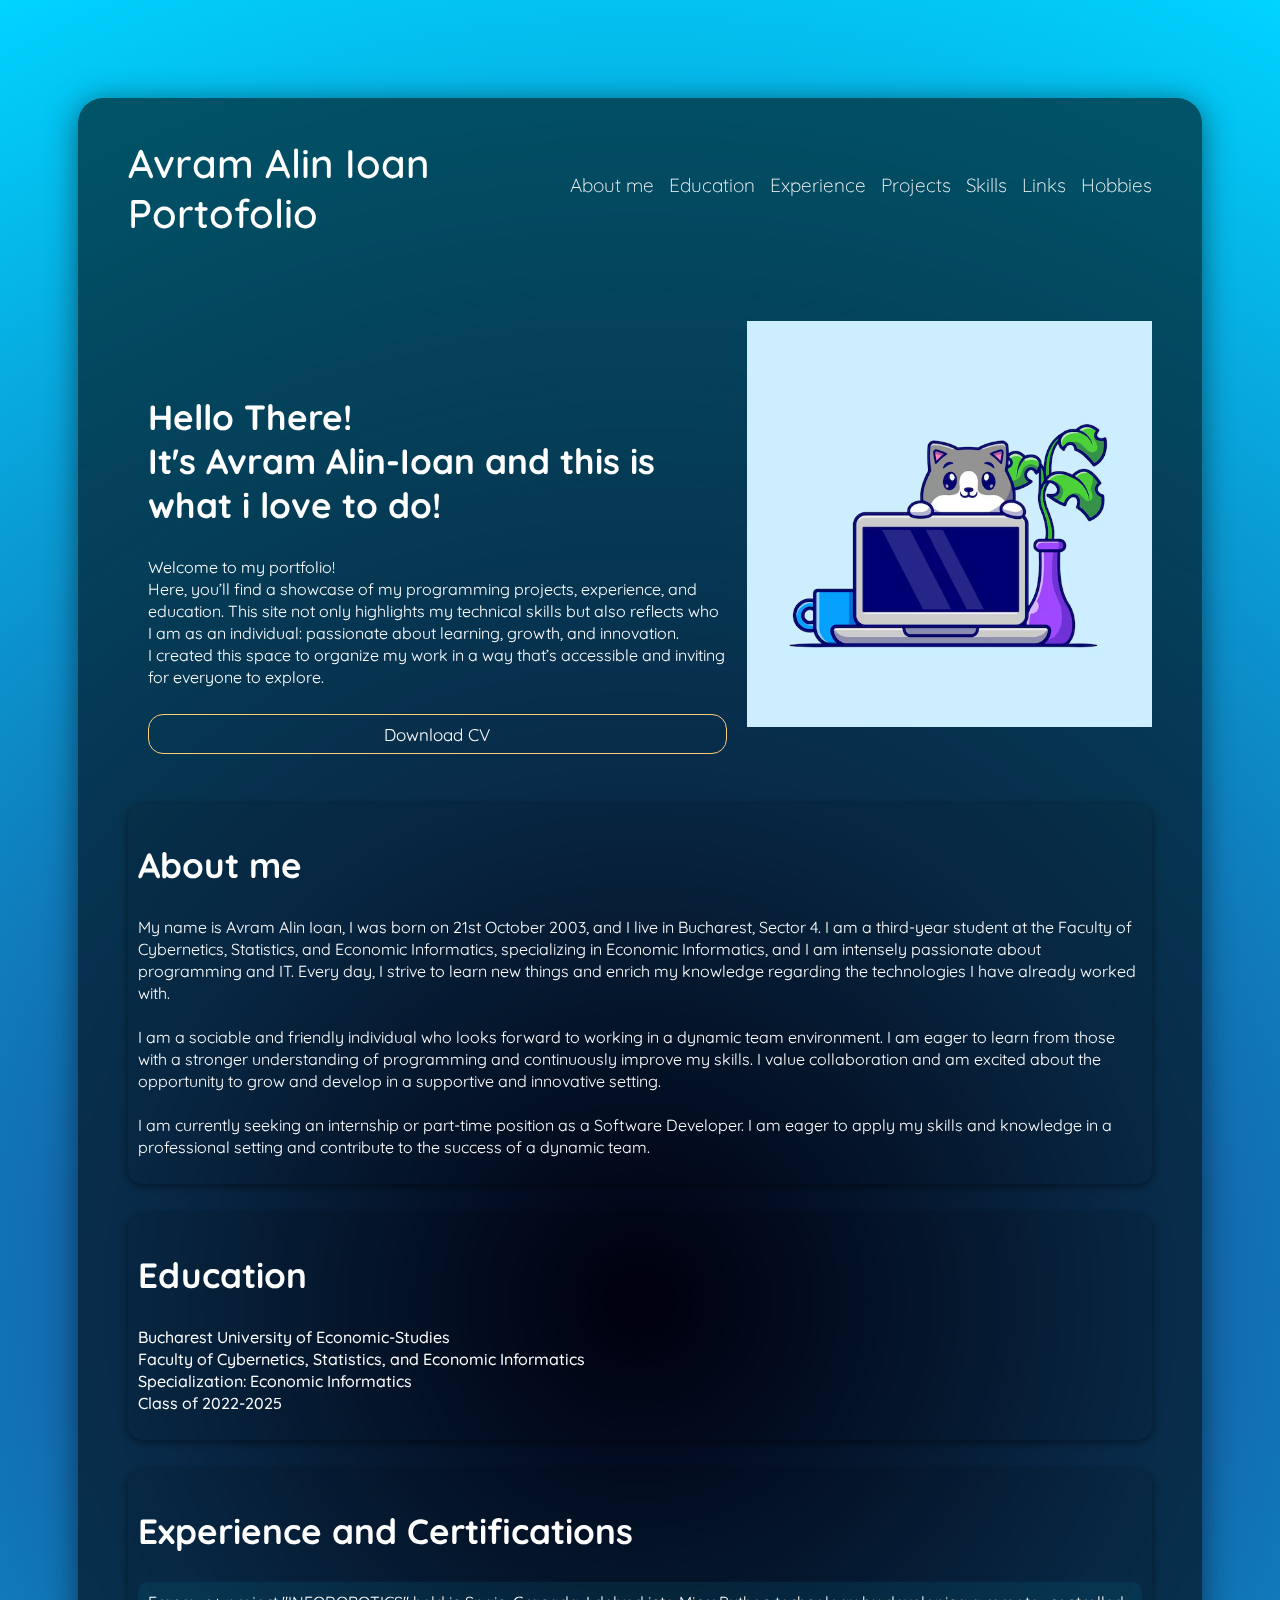
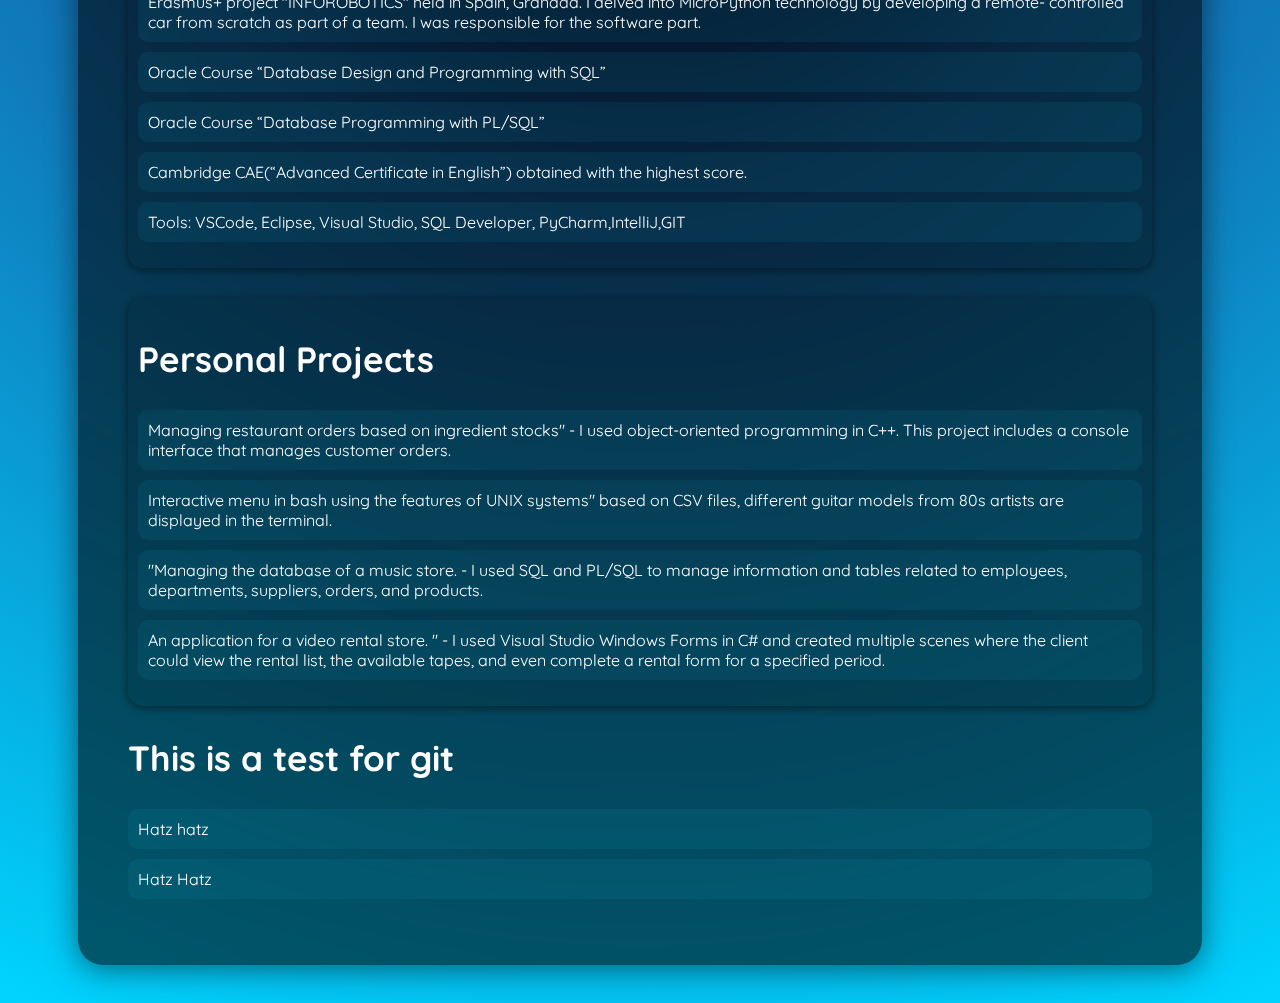
==== index.html @ faefc37c "Added index name to the html file for using the github.io hosting" ====
<!DOCTYPE html>
<html lang="en">
<head>
    <meta charset="UTF-8">
    <meta name="viewport" content="width=device-width, initial-scale=1.0">
    <link rel="stylesheet" href="stylePortofolio.css">
    <link rel="icon" type="image/png" href="icon.png" >
    <script src="scriptPortofolio.js"> </script>
    <title>AvramPortofolio</title>
</head>
<body>
    <div class="container">
        <div class="glass-container">
            <nav class="navbar">
                <div class="logo">
                    <a href="#"> Avram Alin Ioan <br>Portofolio </a>
                </div>
                <ul class="nav-links">
                    <li class="nav-link" id="aboutmeNav"> <a href="#">About me</a></li>
                    <li class="nav-link" id="educationNav"> <a href="#">Education</a></li>
                    <li class="nav-link"> <a href="#">Experience</a></li>
                    <li class="nav-link"> <a href="#">Projects</a></li>
                    <li class="nav-link"> <a href="#">Skills</a></li>
                    <li class="nav-link"> <a href="#">Links</a></li>
                    <li class="nav-link"> <a href="#">Hobbies</a></li>
                </ul>
            </nav>
            <div class="content">
                <div class="introduction">
                    <h2>Hello There! <br> It's Avram Alin-Ioan and this is what i love to do!</h2>
                    <p>Welcome to my portfolio! 
                        <br>Here, you’ll find a showcase of my programming projects, experience, and education. This site not only highlights my technical skills but also reflects who I am as an individual: passionate about learning, growth, and innovation. 
                        <br>I created this space to organize my work in a way that’s accessible and inviting for everyone to explore.
                    </p>
                    <button id="startButton">Download CV</button>
                </div>
                <div class="image-wrapper">
                    <img src="catImgForPortofolio.png" alt="No data">
                </div>
            </div>
            <div class="secondContent">
                <div class="AboutMe" id="aboutMe">
                    <h2>About me</h2>
                    <p>My name is Avram Alin Ioan, I was born on 21st October 2003, and I live in Bucharest, Sector 4. I am a third-year student at the Faculty of Cybernetics, Statistics, and Economic Informatics, specializing in Economic Informatics, and I am intensely passionate about programming and IT. Every day, I strive to learn new things and enrich my knowledge regarding the technologies I have already worked with.
                        <br>
                        <br>I am a sociable and friendly individual who looks forward to working in a dynamic team environment. I am eager to learn from those with a stronger understanding of programming and continuously improve my skills. I value collaboration and am excited about the opportunity to grow and develop in a supportive and innovative setting.
                        <br>
                        <br>I am currently seeking an internship or part-time position as a
                        Software Developer. I am eager to apply my skills and knowledge in a
                        professional setting and contribute to the success of a dynamic
                        team.
                    </p>
                </div>
                <div class="education" id="education">
                    <h2>Education</h2>
                   <p> <a href="https://www.ase.ro">Bucharest University of Economic-Studies</a><br>
                    <a href="https:/csie.ase.ro">Faculty of Cybernetics, Statistics,
                    and Economic Informatics </a> <br>
                    Specialization: Economic
                    Informatics <br>
                    Class of 2022-2025  </p>
                </div>

                <div class="experience-certifications">
                    <h2>Experience and Certifications</h2>
                    <ul>
                        <li>Erasmus+ project "INFOROBOTICS" held in Spain, Granada. I
                            delved into MicroPython technology by developing a remote-
                            controlled car from scratch as part of a team. I was responsible
                            for the software part.</li>
                        <li>Oracle Course “Database Design and Programming with SQL”</li>
                        <li>Oracle Course “Database Programming with PL/SQL”</li>
                        <li>Cambridge CAE(“Advanced Certificate in English”) obtained with
                            the highest score.</li>
                            <li>Tools: VSCode, Eclipse, Visual Studio, SQL Developer,
                                PyCharm,IntelliJ,GIT</li>
                    </ul>
                </div>
                <div class="personal-projects">
                    <h2>Personal Projects</h2>
                    <ul>
                        <li>Managing restaurant orders based on ingredient stocks"
                            - I used
                            object-oriented programming in C++. This project includes a
                            console interface that manages customer orders.</li>
                        <li>
                            Interactive menu in bash using the features of UNIX systems"
                            based on CSV files, different guitar models from 80s artists are
                            displayed in the terminal.
                        </li>
                        <li>
                            "Managing the database of a music store.
                        - I used SQL and
                        PL/SQL to manage information and tables related to employees,
                        departments, suppliers, orders, and products.
                        </li>
                        <li>An application for a video rental store.
                            "
                            - I used Visual Studio
                            Windows Forms in C# and created multiple scenes where the
                            client could view the rental list, the available tapes, and even
                            complete a rental form for a specified period.</li>
                    </ul>
                </div>
                <div class="testForGit">
                    <h2>This is a test for git</h2>
                    <ul>
                        <li>Hatz hatz</li>
                        <li>Hatz Hatz</li>
                    </ul>
                </div>
            </div>
            
        </div>
    </div>
</body>
</html>
---- stylePortofolio.css ----
@import url('https://fonts.googleapis.com/css2?family=Quicksand:wght@300..700&display=swap');

*{
    font-family: 'Quicksand' , sans-serif;
}

a{
    text-decoration: none;
    color:#fff;
}

body{
    color: #fff;
    background-color: rgba(0,212,255,1);
    background-image:radial-gradient(circle, rgba(2,0,36,1) 0%, rgba(20,98,168,1) 35%, rgba(0,212,255,1) 100%);
}

.container{
    display: flex;
    justify-content: center;
}

.glass-container{
    display: block;

    max-width: 80vw;
    margin-top: 10vh;
    margin-bottom: 30px;
    background: rgba(0,0,0,0.57);
    padding: 50px;
    border-radius: 25px;
    box-shadow: 0 4px 30px rgba(0,0,0,0.5);
    backdrop-filter: blur(11.6px);
}

.logo{
    display: inline-block;
    font-size: 40px;
    font-weight: 570;
    margin-top: -10px;
}

.image-wrapper{
    flex: 0.7;
    display: flex;
    max-width: 100%;
    justify-content: center;
    margin: 0 auto;
    position: relative;
    margin-top: 4vh;
}
.image-wrapper img{
    max-width: 100%;
    height: auto;
}

ul.nav-links{
    margin: 0;
    margin-top: 25px;
    margin-bottom: 5px;
    float: right;
    display: flex;
    list-style: none;
}
li.nav-link{
    display: inline-block;
    margin-left: 15px;
    font-size: 19px;
    font-weight: 300;
}

.content{
    display: flex;
    justify-content: space-between;
    align-items: center;
    width: 100%;
}

.secondContent{
    display: flex;
    width: 100%;
    flex-direction: column;
}

.secondContent h2{
    font-size: 35px;
}
.secondContent p{
    font-size: 16px;
    line-height: 22px;
    margin-top: 8px;
}

.introduction{
    margin-top: 12vh;
    flex : 1;
    padding: 20px;

}

.introduction h2{
    font-size: 35px;
}
.introduction p{
    font-size: 16px;
    line-height: 22px;
}

button{
    margin-top: 10px;
    width: 100%;
    height: 40px;
    font-size: 17px;
    color: #fff;
    background-color: transparent;
    border: 0.5px solid #fc7;
    border-radius: 15px;
    cursor: pointer;
    transition: all 0.3s ease;
}
button:hover{
    border-color: hsl(244, 66%, 60%);
    background-color: rgb(10, 164, 195);
}

a:hover{
    color:rgb(10, 164, 195);
}

.attrebute{
    position: absolute;
    bottom: 20px;
    right: 0;
    font-size: 12px;
}

.AboutMe{
    margin-top: 30px; /* Add some space above the section */
    padding: 10px; /* Add padding to the section */
    background: rgba(0, 0, 0, 0.10); /* Match the background with your glass effect */
    border-radius: 15px; /* Add rounded corners */
    box-shadow: 0 2px 10px rgba(0, 0, 0, 0.5); /* Add some shadow for depth */
}

.education{
    margin-top: 30px; /* Add some space above the section */
    padding: 10px; /* Add padding to the section */
    background: rgba(0, 0, 0, 0.10); /* Match the background with your glass effect */
    border-radius: 15px; /* Add rounded corners */
    box-shadow: 0 2px 10px rgba(0, 0, 0, 0.5); /* Add some shadow for depth */
}
.education p{
    font-weight: 500;
}
.experience-certifications {
    margin-top: 30px; /* Add some space above the section */
    padding: 10px; /* Add padding to the section */
    background: rgba(0, 0, 0, 0.10); /* Match the background with your glass effect */
    border-radius: 15px; /* Add rounded corners */
    box-shadow: 0 2px 10px rgba(0, 0, 0, 0.5); /* Add some shadow for depth */
}

.personal-projects{
    margin-top: 30px; /* Add some space above the section */
    padding: 10px; /* Add padding to the section */
    background: rgba(0, 0, 0, 0.10); /* Match the background with your glass effect */
    border-radius: 15px; /* Add rounded corners */
    box-shadow: 0 2px 10px rgba(0, 0, 0, 0.5); /* Add some shadow for depth */
}

.secondContent ul {
    list-style-type: none; /* Remove default bullet points */
    padding: 0; /* Remove default padding */
}

.secondContent li {
    background: rgba(10, 164, 195, 0.1); /* Light background color for each item */
    border-radius: 10px; /* Rounded corners for list items */
    margin: 10px 0; /* Space between list items */
    padding: 10px; /* Padding inside each list item */
    font-size: 16px; /* Adjust font size */
    transition: background 0.3s ease; /* Transition for hover effect */
}

.secondContent li:hover {
    background: rgba(10, 164, 195, 0.3); /* Darken background on hover */
    transform: translateY(-2px); /* Slight lift effect on hover */
}


@media screen and (max-width: 1075px){
    .content{
        flex-direction: column;
    }
}

@media screen and (max-width: 720px){
    .logo{
        font-size: 30px;
    }
    ul.nav-link{       
        text-align: center;
    }
    li.nav-link{
        font-size: 16px;
    }
    
    .introduction h2{
        font-size: 30px;
    }
    .introduction p{
        font-size: 15px;
    }
    button{
        font-size: 13px;
    }
    .image-wrapper img{
        max-width: 450px;
    }
}
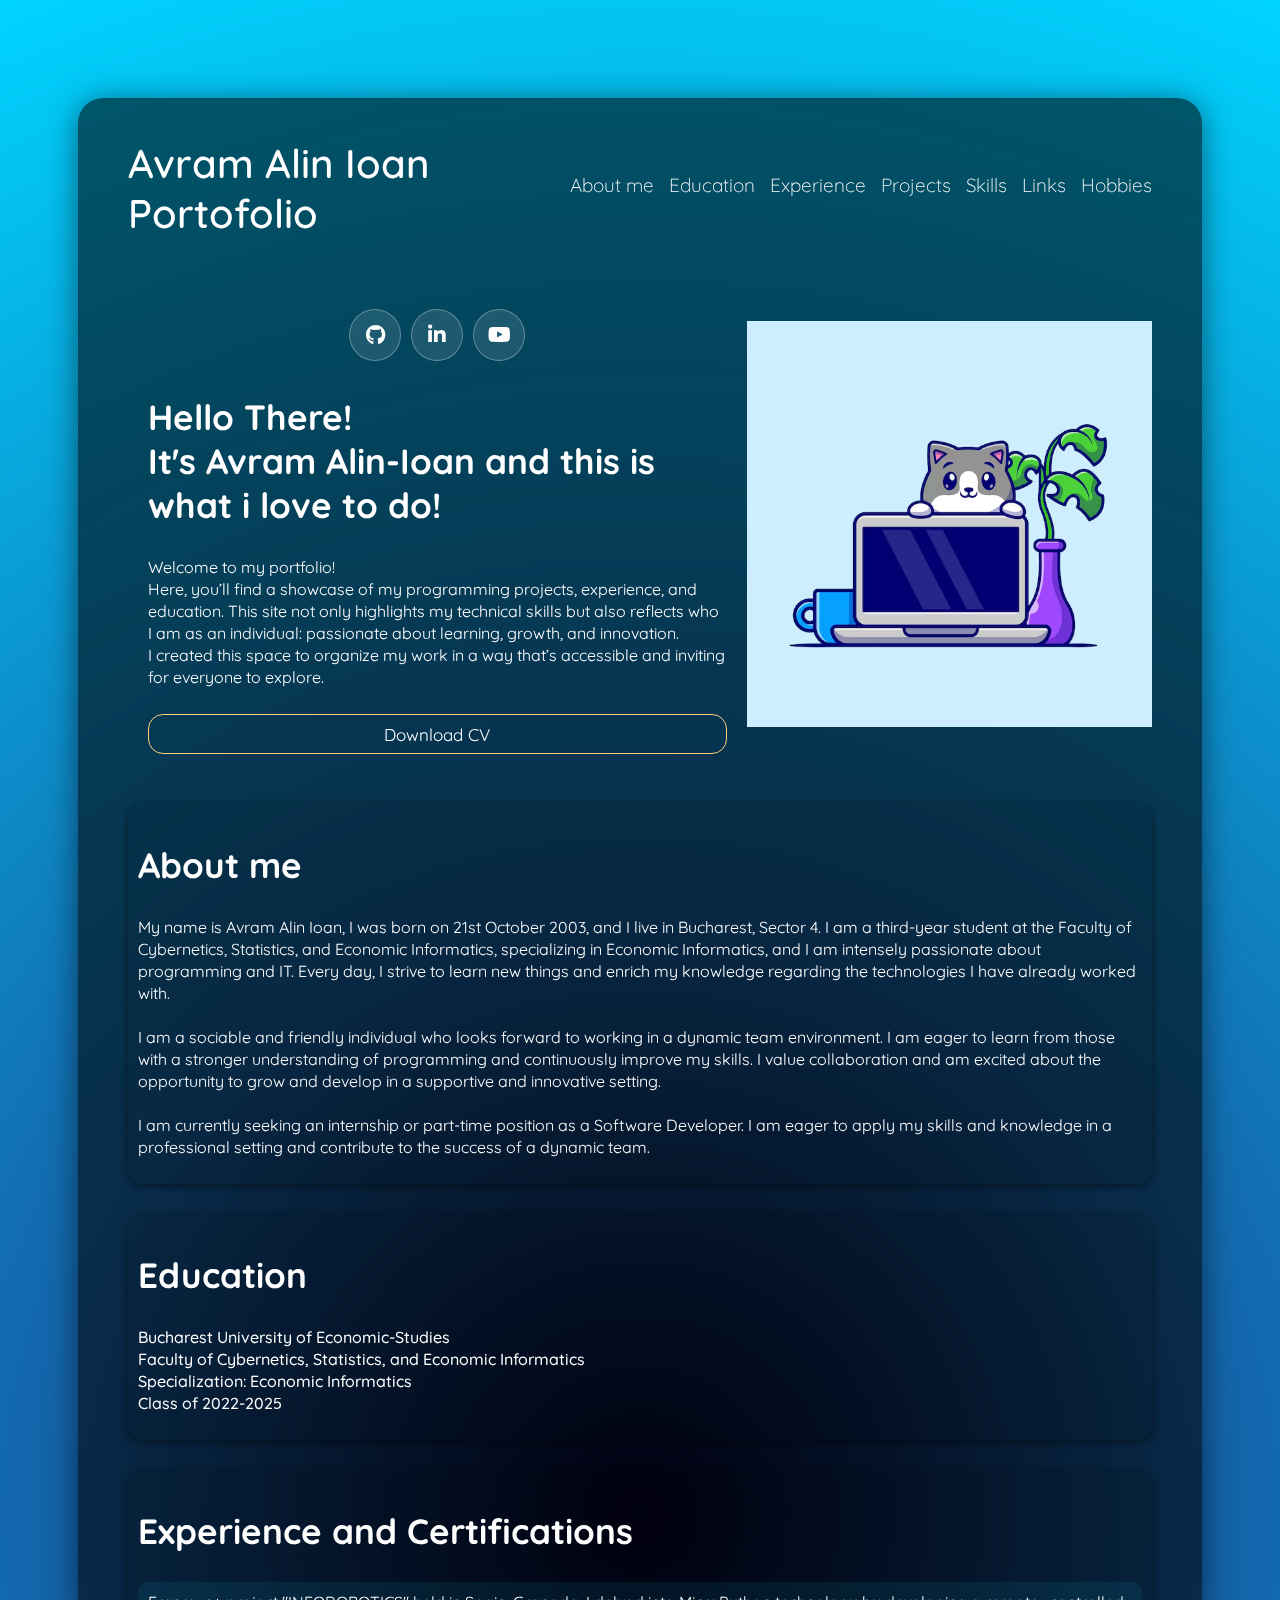
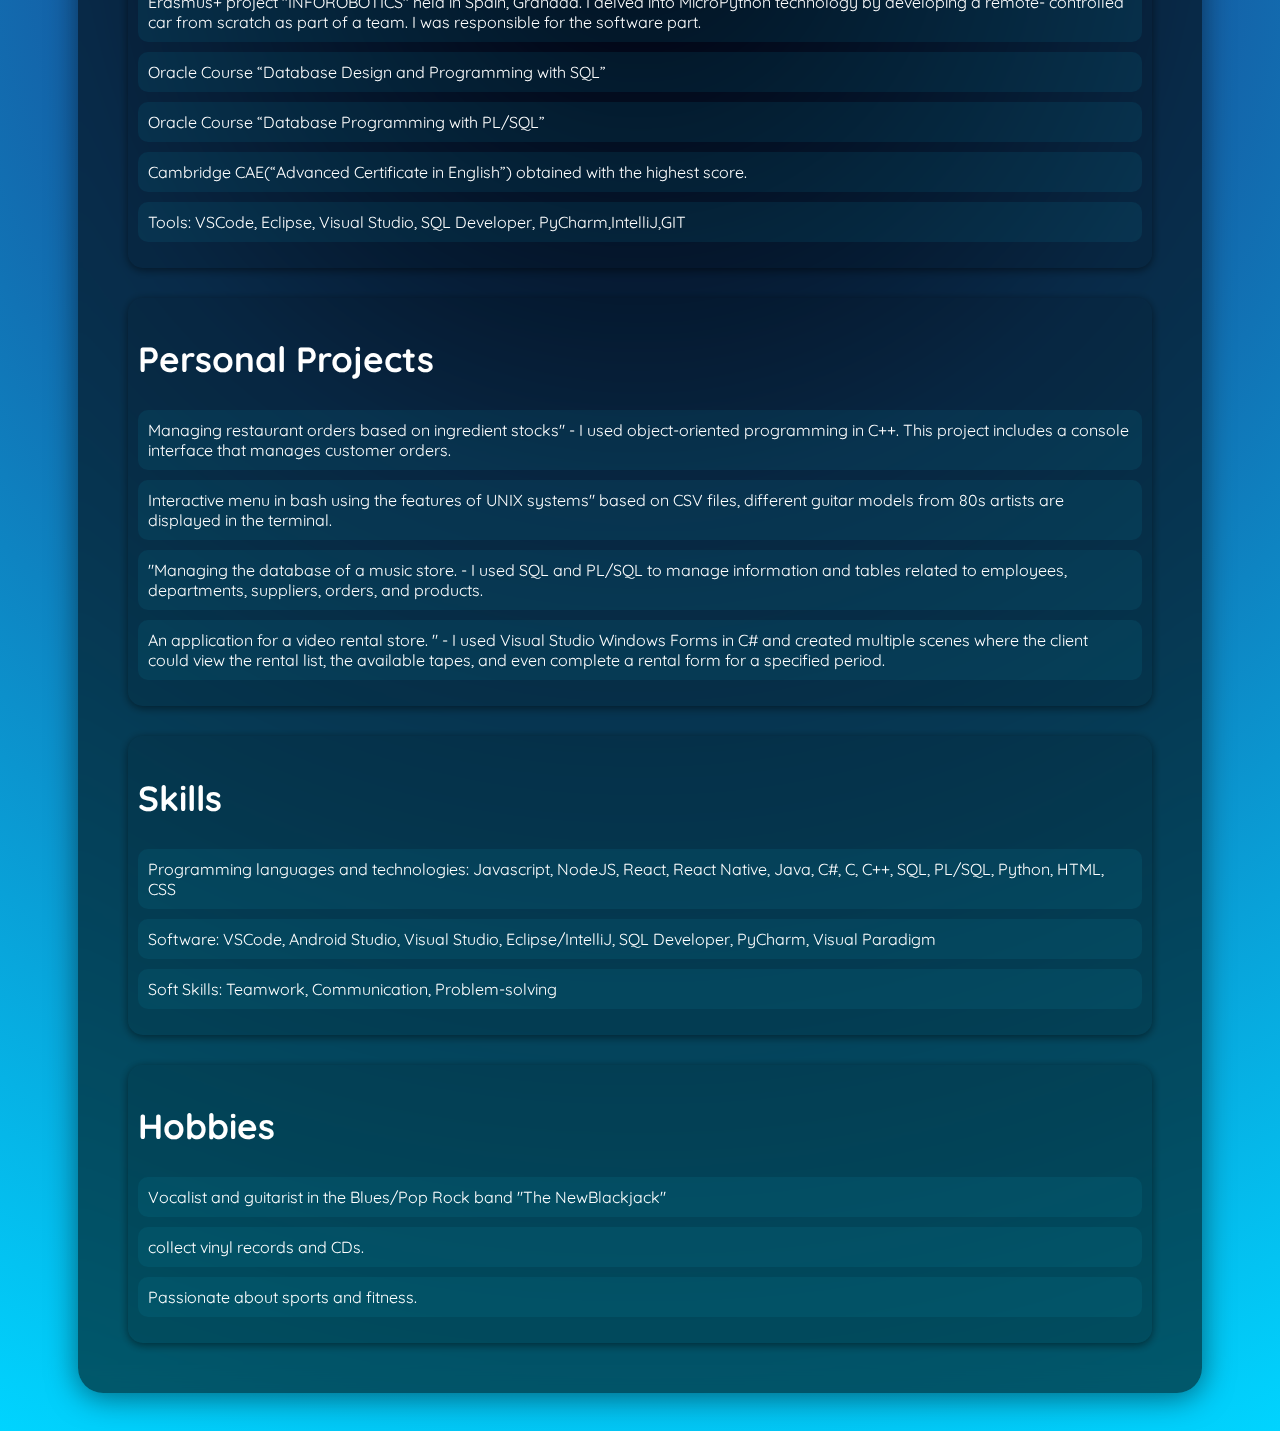
==== commit aab06372: "Added skills, hobbies and social-icons with links for the website and also improved responsiveness f" ====
--- a/index.html
+++ b/index.html
@@ -3,9 +3,9 @@
 <head>
     <meta charset="UTF-8">
     <meta name="viewport" content="width=device-width, initial-scale=1.0">
+    <link rel="stylesheet" href="https://cdnjs.cloudflare.com/ajax/libs/font-awesome/6.6.0/css/all.min.css">
     <link rel="stylesheet" href="stylePortofolio.css">
     <link rel="icon" type="image/png" href="icon.png" >
-    <script src="scriptPortofolio.js"> </script>
     <title>AvramPortofolio</title>
 </head>
 <body>
@@ -25,14 +25,20 @@
                     <li class="nav-link"> <a href="#">Hobbies</a></li>
                 </ul>
             </nav>
+           
             <div class="content">
                 <div class="introduction">
+                    <div class="social-icons">
+                        <a href="https://github.com/AvramAlin" class="icon"><i class="fa-brands fa-github"></i></a>
+                        <a href="https://www.linkedin.com/in/alin-ioan-avram-35817b296/" class="icon"><i class="fa-brands fa-linkedin-in"></i></a>
+                        <a href="https://www.youtube.com/@thenewblackjack1697" class="icon"><i class="fa-brands fa-youtube"></i></a>
+                    </div>
                     <h2>Hello There! <br> It's Avram Alin-Ioan and this is what i love to do!</h2>
                     <p>Welcome to my portfolio! 
                         <br>Here, you’ll find a showcase of my programming projects, experience, and education. This site not only highlights my technical skills but also reflects who I am as an individual: passionate about learning, growth, and innovation. 
                         <br>I created this space to organize my work in a way that’s accessible and inviting for everyone to explore.
                     </p>
-                    <button id="startButton">Download CV</button>
+                    <button type="button" id="downloadCV">Download CV</button>
                 </div>
                 <div class="image-wrapper">
                     <img src="catImgForPortofolio.png" alt="No data">
@@ -102,11 +108,20 @@
                             complete a rental form for a specified period.</li>
                     </ul>
                 </div>
-                <div class="testForGit">
-                    <h2>This is a test for git</h2>
+                <div class="skills">
+                    <h2>Skills</h2>
                     <ul>
-                        <li>Hatz hatz</li>
-                        <li>Hatz Hatz</li>
+                        <li>Programming languages and technologies: Javascript, NodeJS, React, React Native, Java, C#, C, C++, SQL, PL/SQL, Python, HTML, CSS</li>
+                        <li>Software: VSCode, Android Studio, Visual Studio, Eclipse/IntelliJ, SQL Developer, PyCharm, Visual Paradigm </li>
+                        <li>Soft Skills: Teamwork, Communication, Problem-solving</li>
+                    </ul>
+                </div>
+                <div class="hobbies">
+                    <h2>Hobbies</h2>
+                    <ul>
+                        <li>Vocalist and guitarist in the Blues/Pop Rock band "The NewBlackjack"</li>
+                        <li> collect vinyl records and CDs.</li>
+                        <li>Passionate about sports and fitness.</li>
                     </ul>
                 </div>
             </div>
@@ -114,4 +129,5 @@
         </div>
     </div>
 </body>
+<script src="scriptPortofolio.js"> </script>
 </html>--- a/stylePortofolio.css
+++ b/stylePortofolio.css
@@ -92,7 +92,7 @@
 }
 
 .introduction{
-    margin-top: 12vh;
+    margin-top: 4vh;
     flex : 1;
     padding: 20px;
 
@@ -134,57 +134,104 @@
     font-size: 12px;
 }
 
-.AboutMe{
-    margin-top: 30px; /* Add some space above the section */
-    padding: 10px; /* Add padding to the section */
-    background: rgba(0, 0, 0, 0.10); /* Match the background with your glass effect */
-    border-radius: 15px; /* Add rounded corners */
-    box-shadow: 0 2px 10px rgba(0, 0, 0, 0.5); /* Add some shadow for depth */
-}
-
-.education{
-    margin-top: 30px; /* Add some space above the section */
-    padding: 10px; /* Add padding to the section */
-    background: rgba(0, 0, 0, 0.10); /* Match the background with your glass effect */
-    border-radius: 15px; /* Add rounded corners */
-    box-shadow: 0 2px 10px rgba(0, 0, 0, 0.5); /* Add some shadow for depth */
-}
-.education p{
+.AboutMe {
+    margin-top: 30px; 
+    padding: 10px; 
+    background: rgba(0, 0, 0, 0.10); 
+    border-radius: 15px; 
+    box-shadow: 0 2px 10px rgba(0, 0, 0, 0.5); 
+}
+
+.education {
+    margin-top: 30px; 
+    padding: 10px; 
+    background: rgba(0, 0, 0, 0.10); 
+    border-radius: 15px; 
+    box-shadow: 0 2px 10px rgba(0, 0, 0, 0.5); 
+}
+
+.education p {
     font-weight: 500;
 }
+
 .experience-certifications {
-    margin-top: 30px; /* Add some space above the section */
-    padding: 10px; /* Add padding to the section */
-    background: rgba(0, 0, 0, 0.10); /* Match the background with your glass effect */
-    border-radius: 15px; /* Add rounded corners */
-    box-shadow: 0 2px 10px rgba(0, 0, 0, 0.5); /* Add some shadow for depth */
-}
-
-.personal-projects{
-    margin-top: 30px; /* Add some space above the section */
-    padding: 10px; /* Add padding to the section */
-    background: rgba(0, 0, 0, 0.10); /* Match the background with your glass effect */
-    border-radius: 15px; /* Add rounded corners */
-    box-shadow: 0 2px 10px rgba(0, 0, 0, 0.5); /* Add some shadow for depth */
+    margin-top: 30px; 
+    padding: 10px; 
+    background: rgba(0, 0, 0, 0.10); 
+    border-radius: 15px; 
+    box-shadow: 0 2px 10px rgba(0, 0, 0, 0.5); 
+}
+
+.personal-projects {
+    margin-top: 30px; 
+    padding: 10px; 
+    background: rgba(0, 0, 0, 0.10); 
+    border-radius: 15px; 
+    box-shadow: 0 2px 10px rgba(0, 0, 0, 0.5); 
 }
 
 .secondContent ul {
-    list-style-type: none; /* Remove default bullet points */
-    padding: 0; /* Remove default padding */
+    list-style-type: none; 
+    padding: 0; 
 }
 
 .secondContent li {
-    background: rgba(10, 164, 195, 0.1); /* Light background color for each item */
-    border-radius: 10px; /* Rounded corners for list items */
-    margin: 10px 0; /* Space between list items */
-    padding: 10px; /* Padding inside each list item */
-    font-size: 16px; /* Adjust font size */
-    transition: background 0.3s ease; /* Transition for hover effect */
+    background: rgba(10, 164, 195, 0.1); 
+    border-radius: 10px; 
+    margin: 10px 0; 
+    padding: 10px; 
+    font-size: 16px; 
+    transition: background 0.3s ease; 
 }
 
 .secondContent li:hover {
-    background: rgba(10, 164, 195, 0.3); /* Darken background on hover */
-    transform: translateY(-2px); /* Slight lift effect on hover */
+    background: rgba(10, 164, 195, 0.3); 
+    transform: translateY(-2px); 
+}
+
+.social-icons {
+    margin: 10px 0; 
+    display: flex; 
+    justify-content: center; 
+}
+
+.social-icons a {
+    background: rgba(255, 255, 255, 0.1); 
+    border: 1px solid rgba(255, 255, 255, 0.3); 
+    border-radius: 50%; 
+    display: inline-flex; 
+    justify-content: center; 
+    align-items: center; 
+    margin: 5px; 
+    width: 50px; 
+    height: 50px; 
+    transition: background 0.3s ease, transform 0.3s ease; 
+}
+
+.social-icons a:hover {
+    background: rgba(10, 164, 195, 0.3); 
+    transform: scale(1.1); 
+}
+
+.social-icons i {
+    color: #fff; 
+    font-size: 20px; 
+}
+
+.hobbies{
+    margin-top: 30px; 
+    padding: 10px; 
+    background: rgba(0, 0, 0, 0.10); 
+    border-radius: 15px; 
+    box-shadow: 0 2px 10px rgba(0, 0, 0, 0.5); 
+}
+
+.skills{
+    margin-top: 30px; 
+    padding: 10px; 
+    background: rgba(0, 0, 0, 0.10); 
+    border-radius: 15px; 
+    box-shadow: 0 2px 10px rgba(0, 0, 0, 0.5); 
 }
 
 
@@ -198,11 +245,13 @@
     .logo{
         font-size: 30px;
     }
+    
     ul.nav-link{       
         text-align: center;
     }
     li.nav-link{
-        font-size: 16px;
+        font-size: 13px;
+        text-align: center;
     }
     
     .introduction h2{
@@ -217,4 +266,42 @@
     .image-wrapper img{
         max-width: 450px;
     }
-}+}
+
+@media screen and (max-width: 480px) {
+    .logo {
+        font-size: 24px;
+    }
+    ul.nav-link {
+        padding: 0;
+    }
+    li.nav-link {
+        font-size: 8px;
+    }
+    .introduction h2 {
+        font-size: 24px;
+    }
+    .introduction p {
+        font-size: 14px;
+    }
+    button {
+        font-size: 12px;
+        padding: 8px;
+    }
+    .image-wrapper img {
+        max-width: 100%;
+        height: auto;
+    }
+}
+
+@media screen and (max-width: 375px) {
+    .logo {
+        font-size: 20px;
+    }
+    .introduction h2 {
+        font-size: 20px;
+    }
+    .introduction p, button {
+        font-size: 12px;
+    }
+}
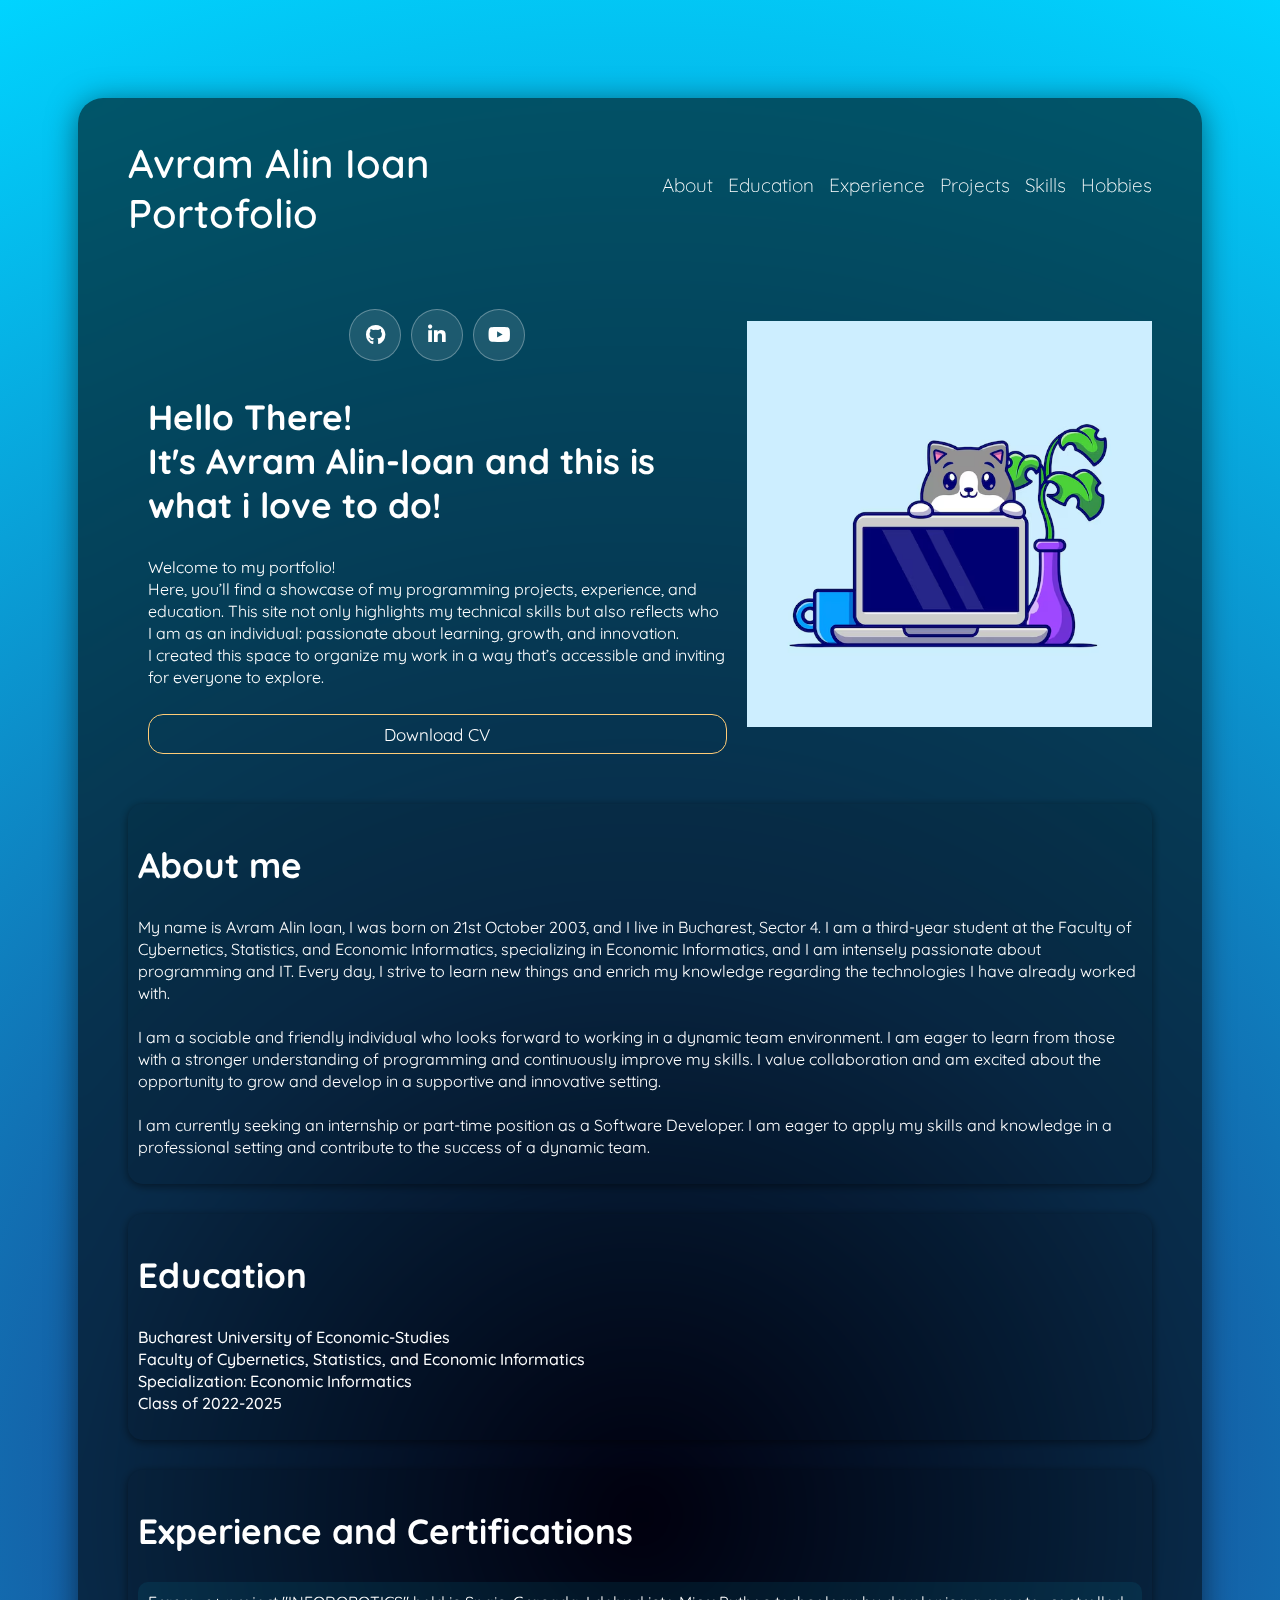
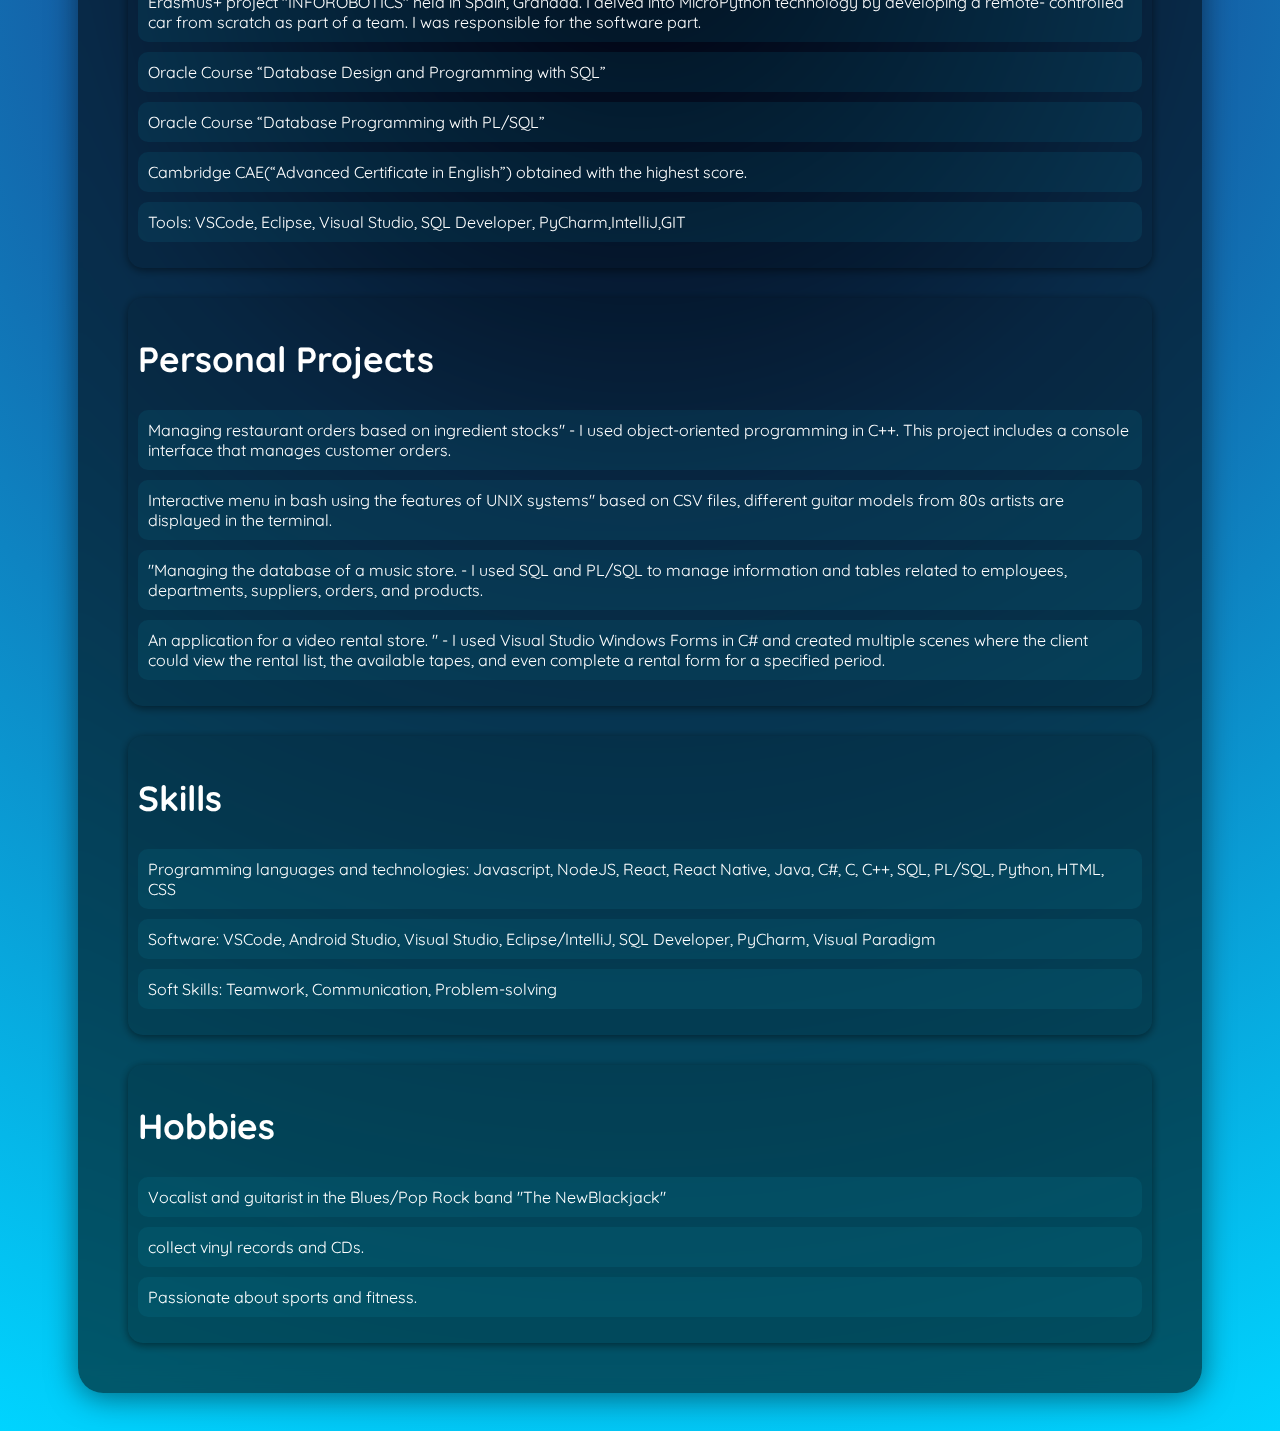
==== commit e11e3b9f: "Polished the nav-bar" ====
--- a/index.html
+++ b/index.html
@@ -16,13 +16,12 @@
                     <a href="#"> Avram Alin Ioan <br>Portofolio </a>
                 </div>
                 <ul class="nav-links">
-                    <li class="nav-link" id="aboutmeNav"> <a href="#">About me</a></li>
-                    <li class="nav-link" id="educationNav"> <a href="#">Education</a></li>
-                    <li class="nav-link"> <a href="#">Experience</a></li>
-                    <li class="nav-link"> <a href="#">Projects</a></li>
-                    <li class="nav-link"> <a href="#">Skills</a></li>
-                    <li class="nav-link"> <a href="#">Links</a></li>
-                    <li class="nav-link"> <a href="#">Hobbies</a></li>
+                    <li class="nav-link" id="aboutmeNav"> <a>About</a></li>
+                    <li class="nav-link" id="educationNav"> <a>Education</a></li>
+                    <li class="nav-link" id="experienceNav"> <a>Experience</a></li>
+                    <li class="nav-link" id="projectsNav"> <a>Projects</a></li>
+                    <li class="nav-link" id="skillsNav"> <a>Skills</a></li>
+                    <li class="nav-link" id="hobbiesNav"> <a>Hobbies</a></li>
                 </ul>
             </nav>
            
@@ -67,7 +66,7 @@
                     Class of 2022-2025  </p>
                 </div>
 
-                <div class="experience-certifications">
+                <div class="experience-certifications" id="experienceCert">
                     <h2>Experience and Certifications</h2>
                     <ul>
                         <li>Erasmus+ project "INFOROBOTICS" held in Spain, Granada. I
@@ -82,7 +81,7 @@
                                 PyCharm,IntelliJ,GIT</li>
                     </ul>
                 </div>
-                <div class="personal-projects">
+                <div class="personal-projects" id="personalProjects">
                     <h2>Personal Projects</h2>
                     <ul>
                         <li>Managing restaurant orders based on ingredient stocks"
@@ -108,7 +107,7 @@
                             complete a rental form for a specified period.</li>
                     </ul>
                 </div>
-                <div class="skills">
+                <div class="skills" id="skillsId">
                     <h2>Skills</h2>
                     <ul>
                         <li>Programming languages and technologies: Javascript, NodeJS, React, React Native, Java, C#, C, C++, SQL, PL/SQL, Python, HTML, CSS</li>
@@ -116,7 +115,7 @@
                         <li>Soft Skills: Teamwork, Communication, Problem-solving</li>
                     </ul>
                 </div>
-                <div class="hobbies">
+                <div class="hobbies" id="hobbiesId">
                     <h2>Hobbies</h2>
                     <ul>
                         <li>Vocalist and guitarist in the Blues/Pop Rock band "The NewBlackjack"</li>
--- a/stylePortofolio.css
+++ b/stylePortofolio.css
@@ -250,7 +250,7 @@
         text-align: center;
     }
     li.nav-link{
-        font-size: 13px;
+        font-size: 15px;
         text-align: center;
     }
     
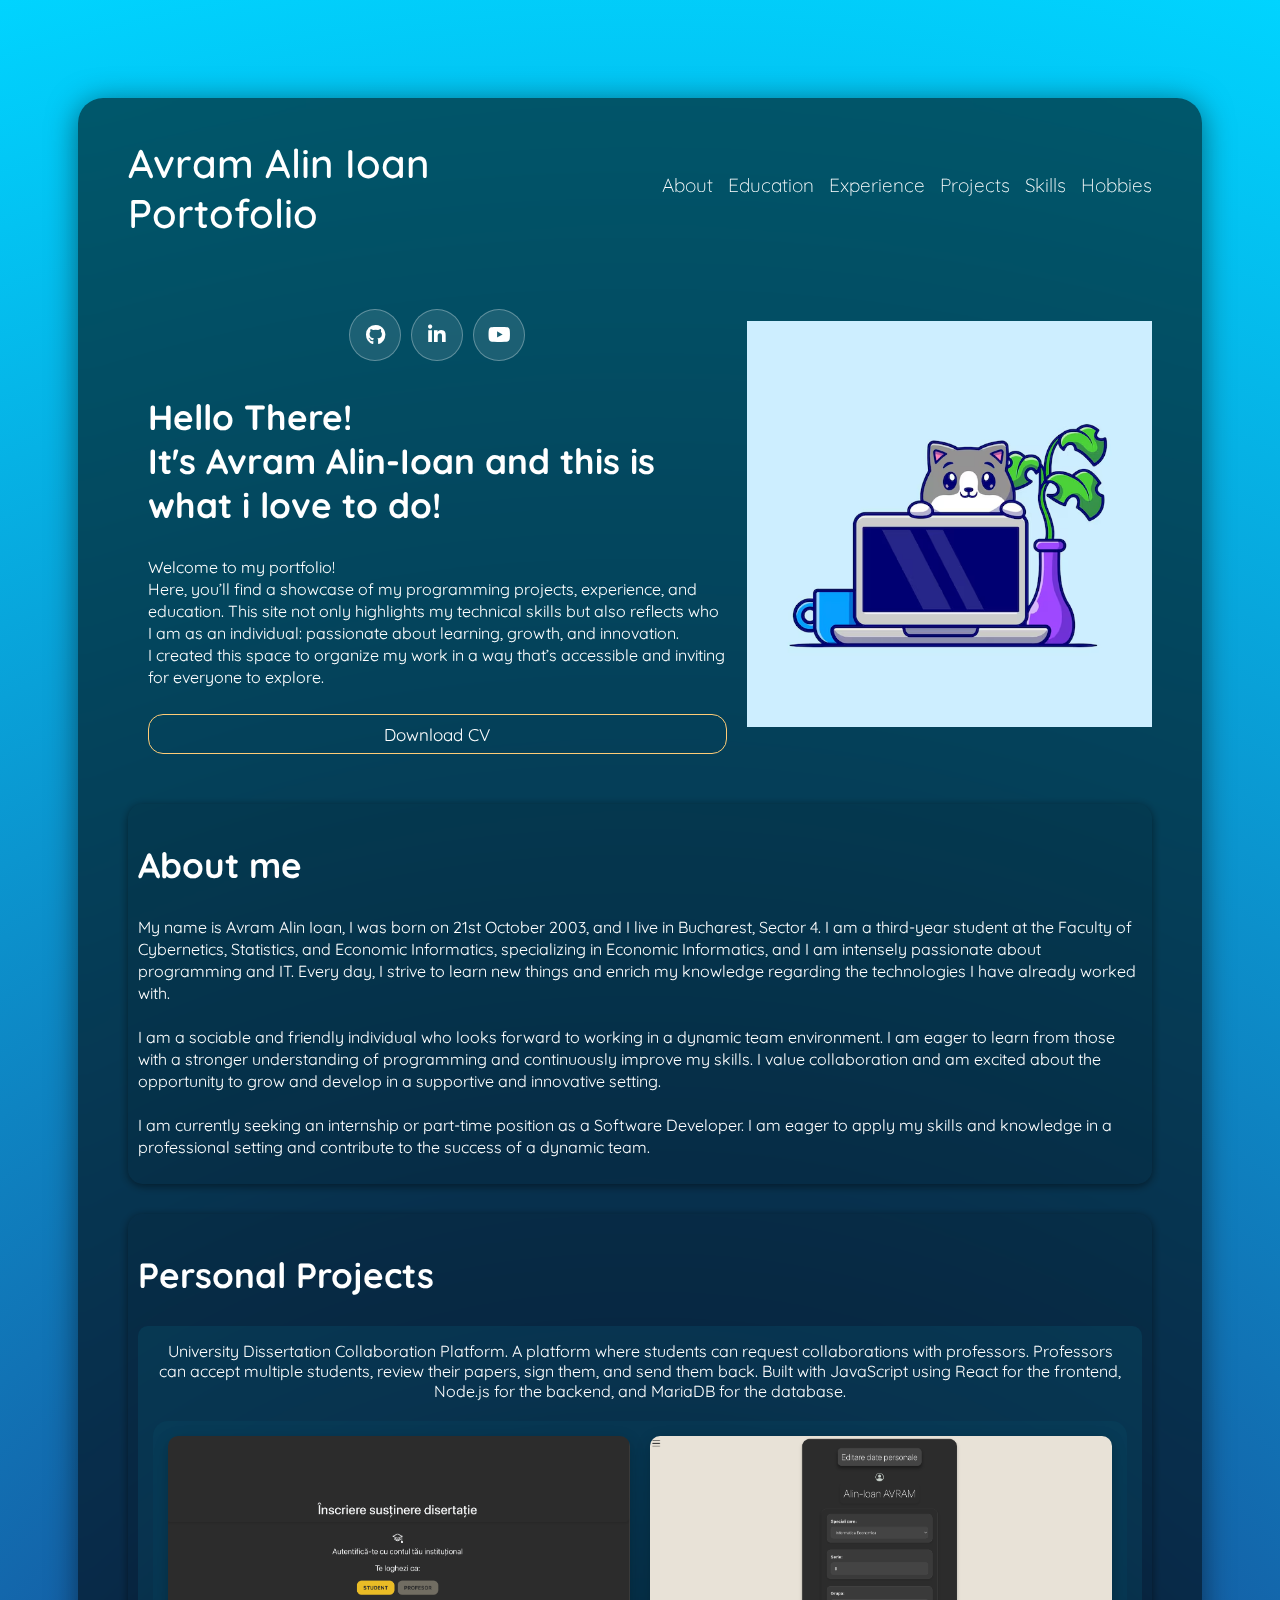
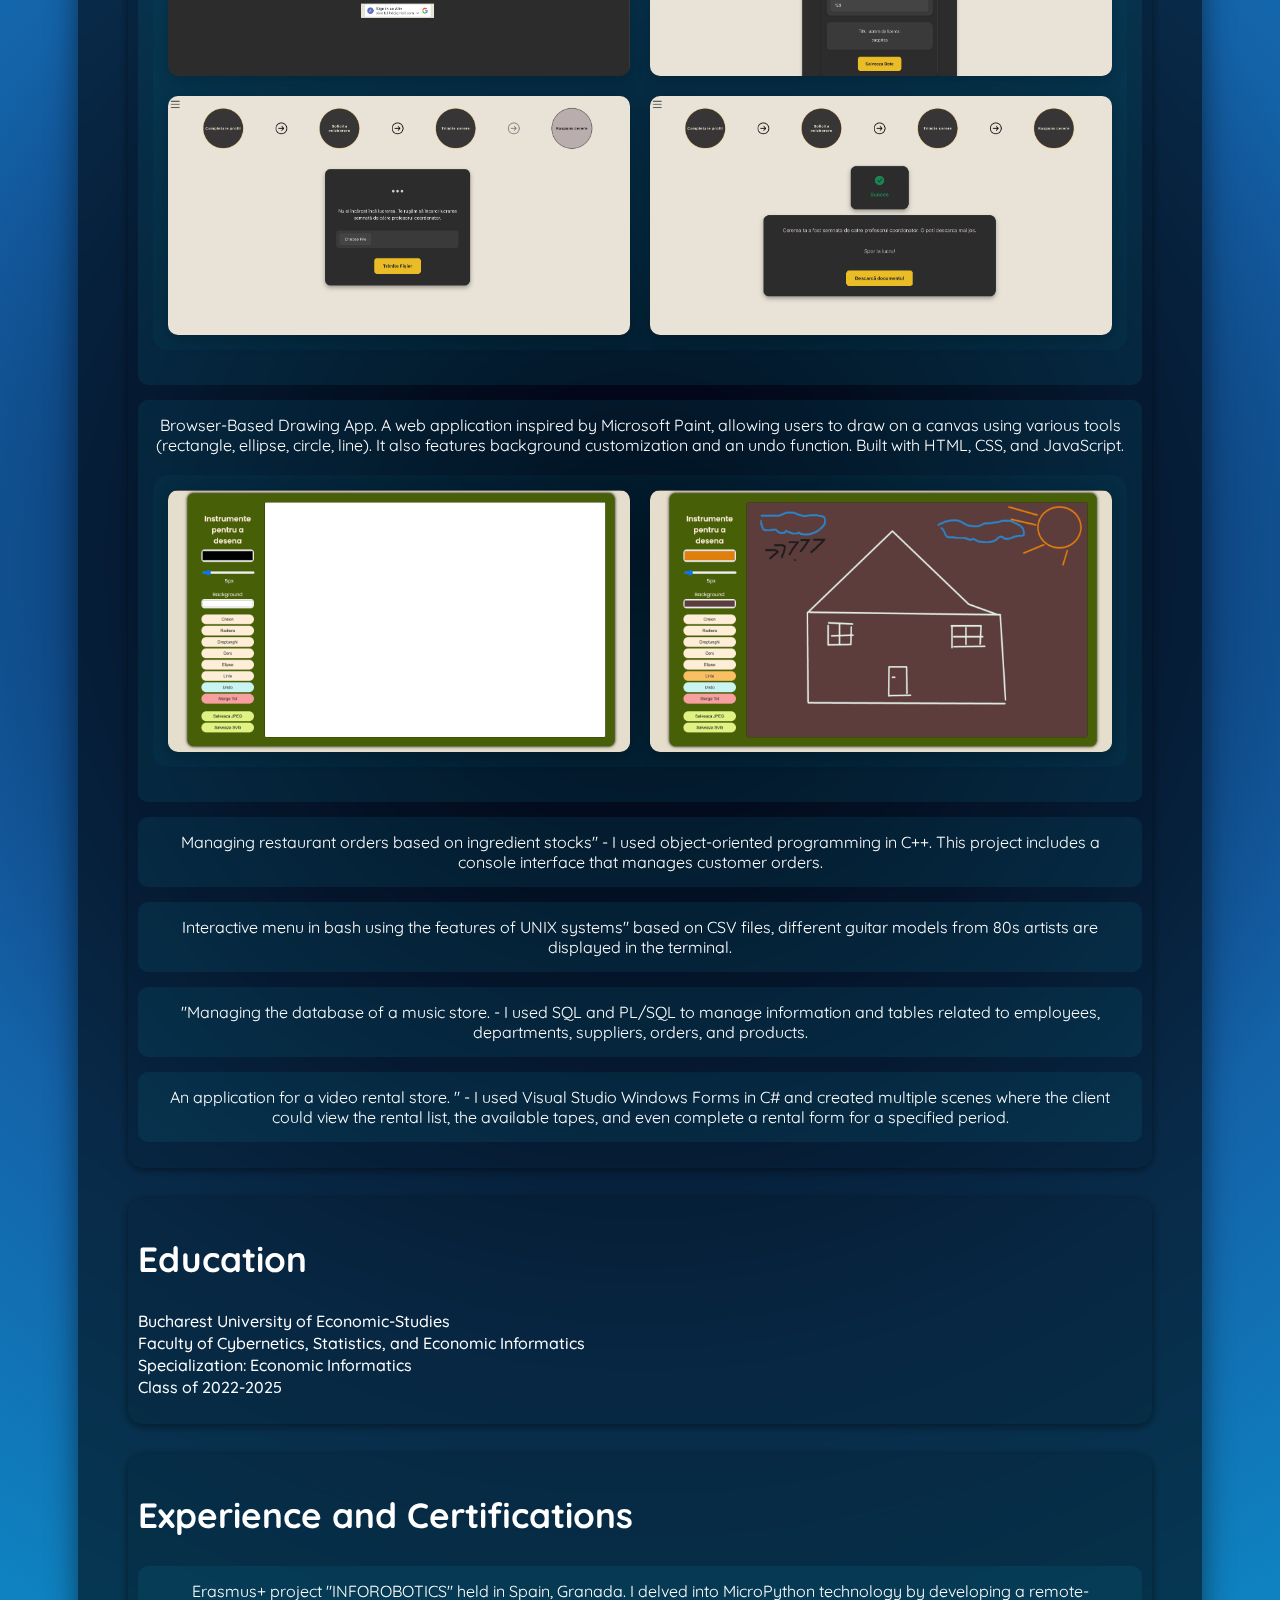
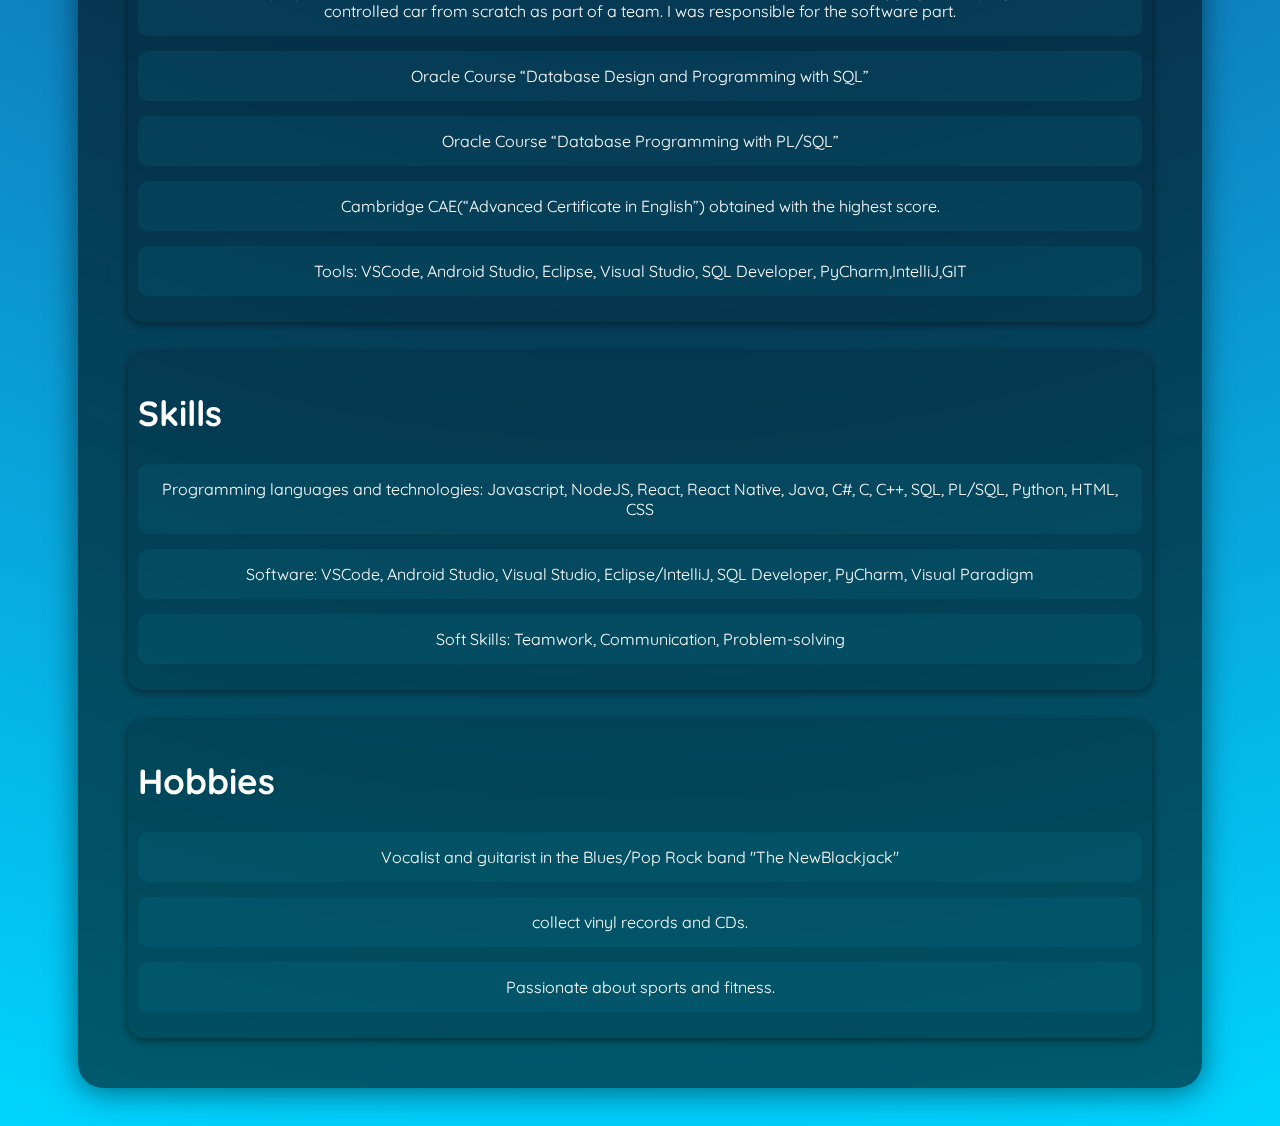
==== commit 01a7f972: "Updated version with newest projects" ====
--- a/index.html
+++ b/index.html
@@ -1,132 +1,225 @@
 <!DOCTYPE html>
 <html lang="en">
-<head>
-    <meta charset="UTF-8">
-    <meta name="viewport" content="width=device-width, initial-scale=1.0">
-    <link rel="stylesheet" href="https://cdnjs.cloudflare.com/ajax/libs/font-awesome/6.6.0/css/all.min.css">
-    <link rel="stylesheet" href="stylePortofolio.css">
-    <link rel="icon" type="image/png" href="icon.png" >
+  <head>
+    <meta charset="UTF-8" />
+    <meta name="viewport" content="width=device-width, initial-scale=1.0" />
+    <link
+      rel="stylesheet"
+      href="https://cdnjs.cloudflare.com/ajax/libs/font-awesome/6.6.0/css/all.min.css"
+    />
+    <link rel="stylesheet" href="stylePortofolio.css" />
+    <link rel="icon" type="image/png" href="icon.png" />
     <title>AvramPortofolio</title>
-</head>
-<body>
+  </head>
+  <body>
     <div class="container">
-        <div class="glass-container">
-            <nav class="navbar">
-                <div class="logo">
-                    <a href="#"> Avram Alin Ioan <br>Portofolio </a>
+      <div class="glass-container">
+        <nav class="navbar">
+          <div class="logo">
+            <a href="#"> Avram Alin Ioan <br />Portofolio </a>
+          </div>
+          <ul class="nav-links">
+            <li class="nav-link" id="aboutmeNav"><a>About</a></li>
+            <li class="nav-link" id="educationNav"><a>Education</a></li>
+            <li class="nav-link" id="experienceNav"><a>Experience</a></li>
+            <li class="nav-link" id="projectsNav"><a>Projects</a></li>
+            <li class="nav-link" id="skillsNav"><a>Skills</a></li>
+            <li class="nav-link" id="hobbiesNav"><a>Hobbies</a></li>
+          </ul>
+        </nav>
+
+        <div class="content">
+          <div class="introduction">
+            <div class="social-icons">
+              <a href="https://github.com/AvramAlin" class="icon"
+                ><i class="fa-brands fa-github"></i
+              ></a>
+              <a
+                href="https://www.linkedin.com/in/alin-ioan-avram-35817b296/"
+                class="icon"
+                ><i class="fa-brands fa-linkedin-in"></i
+              ></a>
+              <a
+                href="https://www.youtube.com/@thenewblackjack1697"
+                class="icon"
+                ><i class="fa-brands fa-youtube"></i
+              ></a>
+            </div>
+            <h2>
+              Hello There! <br />
+              It's Avram Alin-Ioan and this is what i love to do!
+            </h2>
+            <p>
+              Welcome to my portfolio! <br />Here, you’ll find a showcase of my
+              programming projects, experience, and education. This site not
+              only highlights my technical skills but also reflects who I am as
+              an individual: passionate about learning, growth, and innovation.
+              <br />I created this space to organize my work in a way that’s
+              accessible and inviting for everyone to explore.
+            </p>
+            <button type="button" id="downloadCV">Download CV</button>
+          </div>
+          <div class="image-wrapper">
+            <img src="catImgForPortofolio.png" alt="No data" />
+          </div>
+        </div>
+        <div class="secondContent">
+          <div class="AboutMe" id="aboutMe">
+            <h2>About me</h2>
+            <p>
+              My name is Avram Alin Ioan, I was born on 21st October 2003, and I
+              live in Bucharest, Sector 4. I am a third-year student at the
+              Faculty of Cybernetics, Statistics, and Economic Informatics,
+              specializing in Economic Informatics, and I am intensely
+              passionate about programming and IT. Every day, I strive to learn
+              new things and enrich my knowledge regarding the technologies I
+              have already worked with.
+              <br />
+              <br />I am a sociable and friendly individual who looks forward to
+              working in a dynamic team environment. I am eager to learn from
+              those with a stronger understanding of programming and
+              continuously improve my skills. I value collaboration and am
+              excited about the opportunity to grow and develop in a supportive
+              and innovative setting.
+              <br />
+              <br />I am currently seeking an internship or part-time position
+              as a Software Developer. I am eager to apply my skills and
+              knowledge in a professional setting and contribute to the success
+              of a dynamic team.
+            </p>
+          </div>
+
+          <div class="personal-projects" id="personalProjects">
+            <h2>Personal Projects</h2>
+            <ul>
+              <li>
+                University Dissertation Collaboration Platform. A platform where
+                students can request collaborations with professors. Professors
+                can accept multiple students, review their papers, sign them,
+                and send them back. Built with JavaScript using React for the
+                frontend, Node.js for the backend, and MariaDB for the database.
+                <div class="project-gallery">
+                  <img
+                    src="ss1.png"
+                    alt="Login Dashboard"
+                    class="project-image"
+                  />
+                  <img
+                    src="ss2.png"
+                    alt="Student Portal"
+                    class="project-image"
+                  />
+                  <img
+                    src="ss3.png"
+                    alt="Professor Dashboard"
+                    class="project-image"
+                  />
+                  <img
+                    src="ss4.png"
+                    alt="Document Review Interface"
+                    class="project-image"
+                  />
                 </div>
-                <ul class="nav-links">
-                    <li class="nav-link" id="aboutmeNav"> <a>About</a></li>
-                    <li class="nav-link" id="educationNav"> <a>Education</a></li>
-                    <li class="nav-link" id="experienceNav"> <a>Experience</a></li>
-                    <li class="nav-link" id="projectsNav"> <a>Projects</a></li>
-                    <li class="nav-link" id="skillsNav"> <a>Skills</a></li>
-                    <li class="nav-link" id="hobbiesNav"> <a>Hobbies</a></li>
-                </ul>
-            </nav>
-           
-            <div class="content">
-                <div class="introduction">
-                    <div class="social-icons">
-                        <a href="https://github.com/AvramAlin" class="icon"><i class="fa-brands fa-github"></i></a>
-                        <a href="https://www.linkedin.com/in/alin-ioan-avram-35817b296/" class="icon"><i class="fa-brands fa-linkedin-in"></i></a>
-                        <a href="https://www.youtube.com/@thenewblackjack1697" class="icon"><i class="fa-brands fa-youtube"></i></a>
-                    </div>
-                    <h2>Hello There! <br> It's Avram Alin-Ioan and this is what i love to do!</h2>
-                    <p>Welcome to my portfolio! 
-                        <br>Here, you’ll find a showcase of my programming projects, experience, and education. This site not only highlights my technical skills but also reflects who I am as an individual: passionate about learning, growth, and innovation. 
-                        <br>I created this space to organize my work in a way that’s accessible and inviting for everyone to explore.
-                    </p>
-                    <button type="button" id="downloadCV">Download CV</button>
+              </li>
+              <li>
+                Browser-Based Drawing App. A web application inspired by
+                Microsoft Paint, allowing users to draw on a canvas using
+                various tools (rectangle, ellipse, circle, line). It also
+                features background customization and an undo function. Built
+                with HTML, CSS, and JavaScript.
+                <div class="project-gallery">
+                  <img src="sspaint.png" alt="Paint" class="project-image" />
+                  <img src="sspaint2.png" alt="Paint" class="project-image" />
                 </div>
-                <div class="image-wrapper">
-                    <img src="catImgForPortofolio.png" alt="No data">
-                </div>
-            </div>
-            <div class="secondContent">
-                <div class="AboutMe" id="aboutMe">
-                    <h2>About me</h2>
-                    <p>My name is Avram Alin Ioan, I was born on 21st October 2003, and I live in Bucharest, Sector 4. I am a third-year student at the Faculty of Cybernetics, Statistics, and Economic Informatics, specializing in Economic Informatics, and I am intensely passionate about programming and IT. Every day, I strive to learn new things and enrich my knowledge regarding the technologies I have already worked with.
-                        <br>
-                        <br>I am a sociable and friendly individual who looks forward to working in a dynamic team environment. I am eager to learn from those with a stronger understanding of programming and continuously improve my skills. I value collaboration and am excited about the opportunity to grow and develop in a supportive and innovative setting.
-                        <br>
-                        <br>I am currently seeking an internship or part-time position as a
-                        Software Developer. I am eager to apply my skills and knowledge in a
-                        professional setting and contribute to the success of a dynamic
-                        team.
-                    </p>
-                </div>
-                <div class="education" id="education">
-                    <h2>Education</h2>
-                   <p> <a href="https://www.ase.ro">Bucharest University of Economic-Studies</a><br>
-                    <a href="https:/csie.ase.ro">Faculty of Cybernetics, Statistics,
-                    and Economic Informatics </a> <br>
-                    Specialization: Economic
-                    Informatics <br>
-                    Class of 2022-2025  </p>
-                </div>
+              </li>
+              <li>
+                Managing restaurant orders based on ingredient stocks" - I used
+                object-oriented programming in C++. This project includes a
+                console interface that manages customer orders.
+              </li>
+              <li>
+                Interactive menu in bash using the features of UNIX systems"
+                based on CSV files, different guitar models from 80s artists are
+                displayed in the terminal.
+              </li>
+              <li>
+                "Managing the database of a music store. - I used SQL and PL/SQL
+                to manage information and tables related to employees,
+                departments, suppliers, orders, and products.
+              </li>
+              <li>
+                An application for a video rental store. " - I used Visual
+                Studio Windows Forms in C# and created multiple scenes where the
+                client could view the rental list, the available tapes, and even
+                complete a rental form for a specified period.
+              </li>
+            </ul>
+          </div>
+          <div class="education" id="education">
+            <h2>Education</h2>
+            <p>
+              <a href="https://www.ase.ro"
+                >Bucharest University of Economic-Studies</a
+              ><br />
+              <a href="https:/csie.ase.ro"
+                >Faculty of Cybernetics, Statistics, and Economic Informatics
+              </a>
+              <br />
+              Specialization: Economic Informatics <br />
+              Class of 2022-2025
+            </p>
+          </div>
 
-                <div class="experience-certifications" id="experienceCert">
-                    <h2>Experience and Certifications</h2>
-                    <ul>
-                        <li>Erasmus+ project "INFOROBOTICS" held in Spain, Granada. I
-                            delved into MicroPython technology by developing a remote-
-                            controlled car from scratch as part of a team. I was responsible
-                            for the software part.</li>
-                        <li>Oracle Course “Database Design and Programming with SQL”</li>
-                        <li>Oracle Course “Database Programming with PL/SQL”</li>
-                        <li>Cambridge CAE(“Advanced Certificate in English”) obtained with
-                            the highest score.</li>
-                            <li>Tools: VSCode, Eclipse, Visual Studio, SQL Developer,
-                                PyCharm,IntelliJ,GIT</li>
-                    </ul>
-                </div>
-                <div class="personal-projects" id="personalProjects">
-                    <h2>Personal Projects</h2>
-                    <ul>
-                        <li>Managing restaurant orders based on ingredient stocks"
-                            - I used
-                            object-oriented programming in C++. This project includes a
-                            console interface that manages customer orders.</li>
-                        <li>
-                            Interactive menu in bash using the features of UNIX systems"
-                            based on CSV files, different guitar models from 80s artists are
-                            displayed in the terminal.
-                        </li>
-                        <li>
-                            "Managing the database of a music store.
-                        - I used SQL and
-                        PL/SQL to manage information and tables related to employees,
-                        departments, suppliers, orders, and products.
-                        </li>
-                        <li>An application for a video rental store.
-                            "
-                            - I used Visual Studio
-                            Windows Forms in C# and created multiple scenes where the
-                            client could view the rental list, the available tapes, and even
-                            complete a rental form for a specified period.</li>
-                    </ul>
-                </div>
-                <div class="skills" id="skillsId">
-                    <h2>Skills</h2>
-                    <ul>
-                        <li>Programming languages and technologies: Javascript, NodeJS, React, React Native, Java, C#, C, C++, SQL, PL/SQL, Python, HTML, CSS</li>
-                        <li>Software: VSCode, Android Studio, Visual Studio, Eclipse/IntelliJ, SQL Developer, PyCharm, Visual Paradigm </li>
-                        <li>Soft Skills: Teamwork, Communication, Problem-solving</li>
-                    </ul>
-                </div>
-                <div class="hobbies" id="hobbiesId">
-                    <h2>Hobbies</h2>
-                    <ul>
-                        <li>Vocalist and guitarist in the Blues/Pop Rock band "The NewBlackjack"</li>
-                        <li> collect vinyl records and CDs.</li>
-                        <li>Passionate about sports and fitness.</li>
-                    </ul>
-                </div>
-            </div>
-            
+          <div class="experience-certifications" id="experienceCert">
+            <h2>Experience and Certifications</h2>
+            <ul>
+              <li>
+                Erasmus+ project "INFOROBOTICS" held in Spain, Granada. I delved
+                into MicroPython technology by developing a remote- controlled
+                car from scratch as part of a team. I was responsible for the
+                software part.
+              </li>
+              <li>Oracle Course “Database Design and Programming with SQL”</li>
+              <li>Oracle Course “Database Programming with PL/SQL”</li>
+              <li>
+                Cambridge CAE(“Advanced Certificate in English”) obtained with
+                the highest score.
+              </li>
+              <li>
+                Tools: VSCode, Android Studio, Eclipse, Visual Studio, SQL
+                Developer, PyCharm,IntelliJ,GIT
+              </li>
+            </ul>
+          </div>
+          <div class="skills" id="skillsId">
+            <h2>Skills</h2>
+            <ul>
+              <li>
+                Programming languages and technologies: Javascript, NodeJS,
+                React, React Native, Java, C#, C, C++, SQL, PL/SQL, Python,
+                HTML, CSS
+              </li>
+              <li>
+                Software: VSCode, Android Studio, Visual Studio,
+                Eclipse/IntelliJ, SQL Developer, PyCharm, Visual Paradigm
+              </li>
+              <li>Soft Skills: Teamwork, Communication, Problem-solving</li>
+            </ul>
+          </div>
+          <div class="hobbies" id="hobbiesId">
+            <h2>Hobbies</h2>
+            <ul>
+              <li>
+                Vocalist and guitarist in the Blues/Pop Rock band "The
+                NewBlackjack"
+              </li>
+              <li>collect vinyl records and CDs.</li>
+              <li>Passionate about sports and fitness.</li>
+            </ul>
+          </div>
         </div>
+      </div>
     </div>
-</body>
-<script src="scriptPortofolio.js"> </script>
-</html>+  </body>
+  <script src="scriptPortofolio.js"></script>
+</html>
--- a/stylePortofolio.css
+++ b/stylePortofolio.css
@@ -1,307 +1,379 @@
-@import url('https://fonts.googleapis.com/css2?family=Quicksand:wght@300..700&display=swap');
-
-*{
-    font-family: 'Quicksand' , sans-serif;
-}
-
-a{
-    text-decoration: none;
-    color:#fff;
-}
-
-body{
-    color: #fff;
-    background-color: rgba(0,212,255,1);
-    background-image:radial-gradient(circle, rgba(2,0,36,1) 0%, rgba(20,98,168,1) 35%, rgba(0,212,255,1) 100%);
-}
-
-.container{
-    display: flex;
-    justify-content: center;
-}
-
-.glass-container{
-    display: block;
-
-    max-width: 80vw;
-    margin-top: 10vh;
-    margin-bottom: 30px;
-    background: rgba(0,0,0,0.57);
-    padding: 50px;
-    border-radius: 25px;
-    box-shadow: 0 4px 30px rgba(0,0,0,0.5);
-    backdrop-filter: blur(11.6px);
-}
-
-.logo{
-    display: inline-block;
-    font-size: 40px;
-    font-weight: 570;
-    margin-top: -10px;
-}
-
-.image-wrapper{
-    flex: 0.7;
-    display: flex;
-    max-width: 100%;
-    justify-content: center;
-    margin: 0 auto;
-    position: relative;
-    margin-top: 4vh;
-}
-.image-wrapper img{
+@import url("https://fonts.googleapis.com/css2?family=Quicksand:wght@300..700&display=swap");
+
+* {
+  font-family: "Quicksand", sans-serif;
+}
+
+a {
+  text-decoration: none;
+  color: #fff;
+}
+
+body {
+  color: #fff;
+  background-color: rgba(0, 212, 255, 1);
+  background-image: radial-gradient(
+    circle,
+    rgba(2, 0, 36, 1) 0%,
+    rgba(20, 98, 168, 1) 35%,
+    rgba(0, 212, 255, 1) 100%
+  );
+}
+
+.container {
+  display: flex;
+  justify-content: center;
+}
+
+.glass-container {
+  display: block;
+
+  max-width: 80vw;
+  margin-top: 10vh;
+  margin-bottom: 30px;
+  background: rgba(0, 0, 0, 0.57);
+  padding: 50px;
+  border-radius: 25px;
+  box-shadow: 0 4px 30px rgba(0, 0, 0, 0.5);
+  backdrop-filter: blur(11.6px);
+}
+
+.logo {
+  display: inline-block;
+  font-size: 40px;
+  font-weight: 570;
+  margin-top: -10px;
+}
+
+.image-wrapper {
+  flex: 0.7;
+  display: flex;
+  max-width: 100%;
+  justify-content: center;
+  margin: 0 auto;
+  position: relative;
+  margin-top: 4vh;
+}
+.image-wrapper img {
+  max-width: 100%;
+  height: auto;
+}
+
+ul.nav-links {
+  margin: 0;
+  margin-top: 25px;
+  margin-bottom: 5px;
+  float: right;
+  display: flex;
+  list-style: none;
+}
+li.nav-link {
+  display: inline-block;
+  margin-left: 15px;
+  font-size: 19px;
+  font-weight: 300;
+}
+
+.content {
+  display: flex;
+  justify-content: space-between;
+  align-items: center;
+  width: 100%;
+}
+
+.secondContent {
+  display: flex;
+  width: 100%;
+  flex-direction: column;
+}
+
+.secondContent h2 {
+  font-size: 35px;
+}
+.secondContent p {
+  font-size: 16px;
+  line-height: 22px;
+  margin-top: 8px;
+}
+
+.introduction {
+  margin-top: 4vh;
+  flex: 1;
+  padding: 20px;
+}
+
+.introduction h2 {
+  font-size: 35px;
+}
+.introduction p {
+  font-size: 16px;
+  line-height: 22px;
+}
+
+button {
+  margin-top: 10px;
+  width: 100%;
+  height: 40px;
+  font-size: 17px;
+  color: #fff;
+  background-color: transparent;
+  border: 0.5px solid #fc7;
+  border-radius: 15px;
+  cursor: pointer;
+  transition: all 0.3s ease;
+}
+button:hover {
+  border-color: hsl(244, 66%, 60%);
+  background-color: rgb(10, 164, 195);
+}
+
+a:hover {
+  color: rgb(10, 164, 195);
+}
+
+.attrebute {
+  position: absolute;
+  bottom: 20px;
+  right: 0;
+  font-size: 12px;
+}
+
+.AboutMe {
+  margin-top: 30px;
+  padding: 10px;
+  background: rgba(0, 0, 0, 0.1);
+  border-radius: 15px;
+  box-shadow: 0 2px 10px rgba(0, 0, 0, 0.5);
+}
+
+.education {
+  margin-top: 30px;
+  padding: 10px;
+  background: rgba(0, 0, 0, 0.1);
+  border-radius: 15px;
+  box-shadow: 0 2px 10px rgba(0, 0, 0, 0.5);
+}
+
+.education p {
+  font-weight: 500;
+}
+
+.experience-certifications {
+  margin-top: 30px;
+  padding: 10px;
+  background: rgba(0, 0, 0, 0.1);
+  border-radius: 15px;
+  box-shadow: 0 2px 10px rgba(0, 0, 0, 0.5);
+}
+
+.personal-projects {
+  margin-top: 30px;
+  padding: 10px;
+  background: rgba(0, 0, 0, 0.1);
+  border-radius: 15px;
+  box-shadow: 0 2px 10px rgba(0, 0, 0, 0.5);
+}
+
+.secondContent ul {
+  list-style-type: none;
+  padding: 0;
+}
+
+.secondContent li {
+  background: rgba(10, 164, 195, 0.1);
+  border-radius: 10px;
+  margin: 10px 0;
+  padding: 10px;
+  font-size: 16px;
+  text-align: center;
+  transition: background 0.3s ease;
+}
+
+.secondContent li:hover {
+  background: rgba(10, 164, 195, 0.3);
+  transform: translateY(-2px);
+}
+
+.social-icons {
+  margin: 10px 0;
+  display: flex;
+  justify-content: center;
+}
+
+.social-icons a {
+  background: rgba(255, 255, 255, 0.1);
+  border: 1px solid rgba(255, 255, 255, 0.3);
+  border-radius: 50%;
+  display: inline-flex;
+  justify-content: center;
+  align-items: center;
+  margin: 5px;
+  width: 50px;
+  height: 50px;
+  transition: background 0.3s ease, transform 0.3s ease;
+}
+
+.social-icons a:hover {
+  background: rgba(10, 164, 195, 0.3);
+  transform: scale(1.1);
+}
+
+.social-icons i {
+  color: #fff;
+  font-size: 20px;
+}
+
+.hobbies {
+  margin-top: 30px;
+  padding: 10px;
+  background: rgba(0, 0, 0, 0.1);
+  border-radius: 15px;
+  box-shadow: 0 2px 10px rgba(0, 0, 0, 0.5);
+}
+
+.skills {
+  margin-top: 30px;
+  padding: 10px;
+  background: rgba(0, 0, 0, 0.1);
+  border-radius: 15px;
+  box-shadow: 0 2px 10px rgba(0, 0, 0, 0.5);
+}
+
+@media screen and (max-width: 1075px) {
+  .content {
+    flex-direction: column;
+  }
+}
+
+@media screen and (max-width: 720px) {
+  .logo {
+    font-size: 30px;
+  }
+
+  ul.nav-link {
+    text-align: center;
+  }
+  li.nav-link {
+    font-size: 15px;
+    text-align: center;
+  }
+
+  .introduction h2 {
+    font-size: 30px;
+  }
+  .introduction p {
+    font-size: 15px;
+  }
+  .secondContent h2 {
+    font-size: 30px;
+  }
+  .secondContent p {
+    font-size: 15px;
+  }
+  button {
+    font-size: 13px;
+  }
+  .image-wrapper img {
+    max-width: 450px;
+  }
+}
+
+@media screen and (max-width: 480px) {
+  .logo {
+    font-size: 24px;
+  }
+  ul.nav-link {
+    padding: 0;
+  }
+  li.nav-link {
+    font-size: 8px;
+  }
+  .introduction h2 {
+    font-size: 24px;
+  }
+  .introduction p {
+    font-size: 14px;
+  }
+  .secondContent h2 {
+    font-size: 24px;
+  }
+  .secondContent p {
+    font-size: 14px;
+  }
+  button {
+    font-size: 12px;
+    padding: 8px;
+  }
+  .image-wrapper img {
     max-width: 100%;
     height: auto;
-}
-
-ul.nav-links{
-    margin: 0;
-    margin-top: 25px;
-    margin-bottom: 5px;
-    float: right;
-    display: flex;
-    list-style: none;
-}
-li.nav-link{
-    display: inline-block;
-    margin-left: 15px;
-    font-size: 19px;
-    font-weight: 300;
-}
-
-.content{
-    display: flex;
-    justify-content: space-between;
-    align-items: center;
-    width: 100%;
-}
-
-.secondContent{
-    display: flex;
-    width: 100%;
-    flex-direction: column;
-}
-
-.secondContent h2{
-    font-size: 35px;
-}
-.secondContent p{
-    font-size: 16px;
-    line-height: 22px;
-    margin-top: 8px;
-}
-
-.introduction{
-    margin-top: 4vh;
-    flex : 1;
-    padding: 20px;
-
-}
-
-.introduction h2{
-    font-size: 35px;
-}
-.introduction p{
-    font-size: 16px;
-    line-height: 22px;
-}
-
-button{
-    margin-top: 10px;
-    width: 100%;
-    height: 40px;
-    font-size: 17px;
-    color: #fff;
-    background-color: transparent;
-    border: 0.5px solid #fc7;
-    border-radius: 15px;
-    cursor: pointer;
-    transition: all 0.3s ease;
-}
-button:hover{
-    border-color: hsl(244, 66%, 60%);
-    background-color: rgb(10, 164, 195);
-}
-
-a:hover{
-    color:rgb(10, 164, 195);
-}
-
-.attrebute{
-    position: absolute;
-    bottom: 20px;
-    right: 0;
+  }
+}
+
+@media screen and (max-width: 375px) {
+  .logo {
+    font-size: 20px;
+  }
+  .introduction h2 {
+    font-size: 20px;
+  }
+  .introduction p,
+  button {
     font-size: 12px;
-}
-
-.AboutMe {
-    margin-top: 30px; 
-    padding: 10px; 
-    background: rgba(0, 0, 0, 0.10); 
-    border-radius: 15px; 
-    box-shadow: 0 2px 10px rgba(0, 0, 0, 0.5); 
-}
-
-.education {
-    margin-top: 30px; 
-    padding: 10px; 
-    background: rgba(0, 0, 0, 0.10); 
-    border-radius: 15px; 
-    box-shadow: 0 2px 10px rgba(0, 0, 0, 0.5); 
-}
-
-.education p {
-    font-weight: 500;
-}
-
-.experience-certifications {
-    margin-top: 30px; 
-    padding: 10px; 
-    background: rgba(0, 0, 0, 0.10); 
-    border-radius: 15px; 
-    box-shadow: 0 2px 10px rgba(0, 0, 0, 0.5); 
-}
-
-.personal-projects {
-    margin-top: 30px; 
-    padding: 10px; 
-    background: rgba(0, 0, 0, 0.10); 
-    border-radius: 15px; 
-    box-shadow: 0 2px 10px rgba(0, 0, 0, 0.5); 
-}
-
-.secondContent ul {
-    list-style-type: none; 
-    padding: 0; 
-}
-
+  }
+  .secondContent h2 {
+    font-size: 20px;
+  }
+  .secondContent p,
+  button {
+    font-size: 12px;
+  }
+}
+
+/* Add these new styles to your existing CSS */
+
+.project-gallery {
+  display: grid;
+  grid-template-columns: repeat(2, 1fr);
+  gap: 20px;
+  margin-top: 20px;
+  margin-bottom: 20px;
+  padding: 15px;
+  background: rgba(10, 164, 195, 0.05);
+  border-radius: 15px;
+}
+
+.project-image {
+  width: 100%;
+  height: auto;
+  border-radius: 10px;
+  transition: transform 0.3s ease, box-shadow 0.3s ease;
+  box-shadow: 0 4px 15px rgba(0, 0, 0, 0.2);
+}
+
+.project-image:hover {
+  transform: scale(1.05);
+  box-shadow: 0 8px 25px rgba(0, 0, 0, 0.3);
+}
+
+/* Update media queries for responsiveness */
+@media screen and (max-width: 768px) {
+  .project-gallery {
+    grid-template-columns: 1fr;
+    gap: 15px;
+  }
+}
+
+/* Update your existing li styles in .secondContent */
 .secondContent li {
-    background: rgba(10, 164, 195, 0.1); 
-    border-radius: 10px; 
-    margin: 10px 0; 
-    padding: 10px; 
-    font-size: 16px; 
-    transition: background 0.3s ease; 
+  background: rgba(10, 164, 195, 0.1);
+  border-radius: 10px;
+  margin: 15px 0;
+  padding: 15px;
+  font-size: 16px;
+  transition: background 0.3s ease;
 }
 
 .secondContent li:hover {
-    background: rgba(10, 164, 195, 0.3); 
-    transform: translateY(-2px); 
-}
-
-.social-icons {
-    margin: 10px 0; 
-    display: flex; 
-    justify-content: center; 
-}
-
-.social-icons a {
-    background: rgba(255, 255, 255, 0.1); 
-    border: 1px solid rgba(255, 255, 255, 0.3); 
-    border-radius: 50%; 
-    display: inline-flex; 
-    justify-content: center; 
-    align-items: center; 
-    margin: 5px; 
-    width: 50px; 
-    height: 50px; 
-    transition: background 0.3s ease, transform 0.3s ease; 
-}
-
-.social-icons a:hover {
-    background: rgba(10, 164, 195, 0.3); 
-    transform: scale(1.1); 
-}
-
-.social-icons i {
-    color: #fff; 
-    font-size: 20px; 
-}
-
-.hobbies{
-    margin-top: 30px; 
-    padding: 10px; 
-    background: rgba(0, 0, 0, 0.10); 
-    border-radius: 15px; 
-    box-shadow: 0 2px 10px rgba(0, 0, 0, 0.5); 
-}
-
-.skills{
-    margin-top: 30px; 
-    padding: 10px; 
-    background: rgba(0, 0, 0, 0.10); 
-    border-radius: 15px; 
-    box-shadow: 0 2px 10px rgba(0, 0, 0, 0.5); 
-}
-
-
-@media screen and (max-width: 1075px){
-    .content{
-        flex-direction: column;
-    }
-}
-
-@media screen and (max-width: 720px){
-    .logo{
-        font-size: 30px;
-    }
-    
-    ul.nav-link{       
-        text-align: center;
-    }
-    li.nav-link{
-        font-size: 15px;
-        text-align: center;
-    }
-    
-    .introduction h2{
-        font-size: 30px;
-    }
-    .introduction p{
-        font-size: 15px;
-    }
-    button{
-        font-size: 13px;
-    }
-    .image-wrapper img{
-        max-width: 450px;
-    }
-}
-
-@media screen and (max-width: 480px) {
-    .logo {
-        font-size: 24px;
-    }
-    ul.nav-link {
-        padding: 0;
-    }
-    li.nav-link {
-        font-size: 8px;
-    }
-    .introduction h2 {
-        font-size: 24px;
-    }
-    .introduction p {
-        font-size: 14px;
-    }
-    button {
-        font-size: 12px;
-        padding: 8px;
-    }
-    .image-wrapper img {
-        max-width: 100%;
-        height: auto;
-    }
-}
-
-@media screen and (max-width: 375px) {
-    .logo {
-        font-size: 20px;
-    }
-    .introduction h2 {
-        font-size: 20px;
-    }
-    .introduction p, button {
-        font-size: 12px;
-    }
-}
+  background: rgba(10, 164, 195, 0.2);
+}
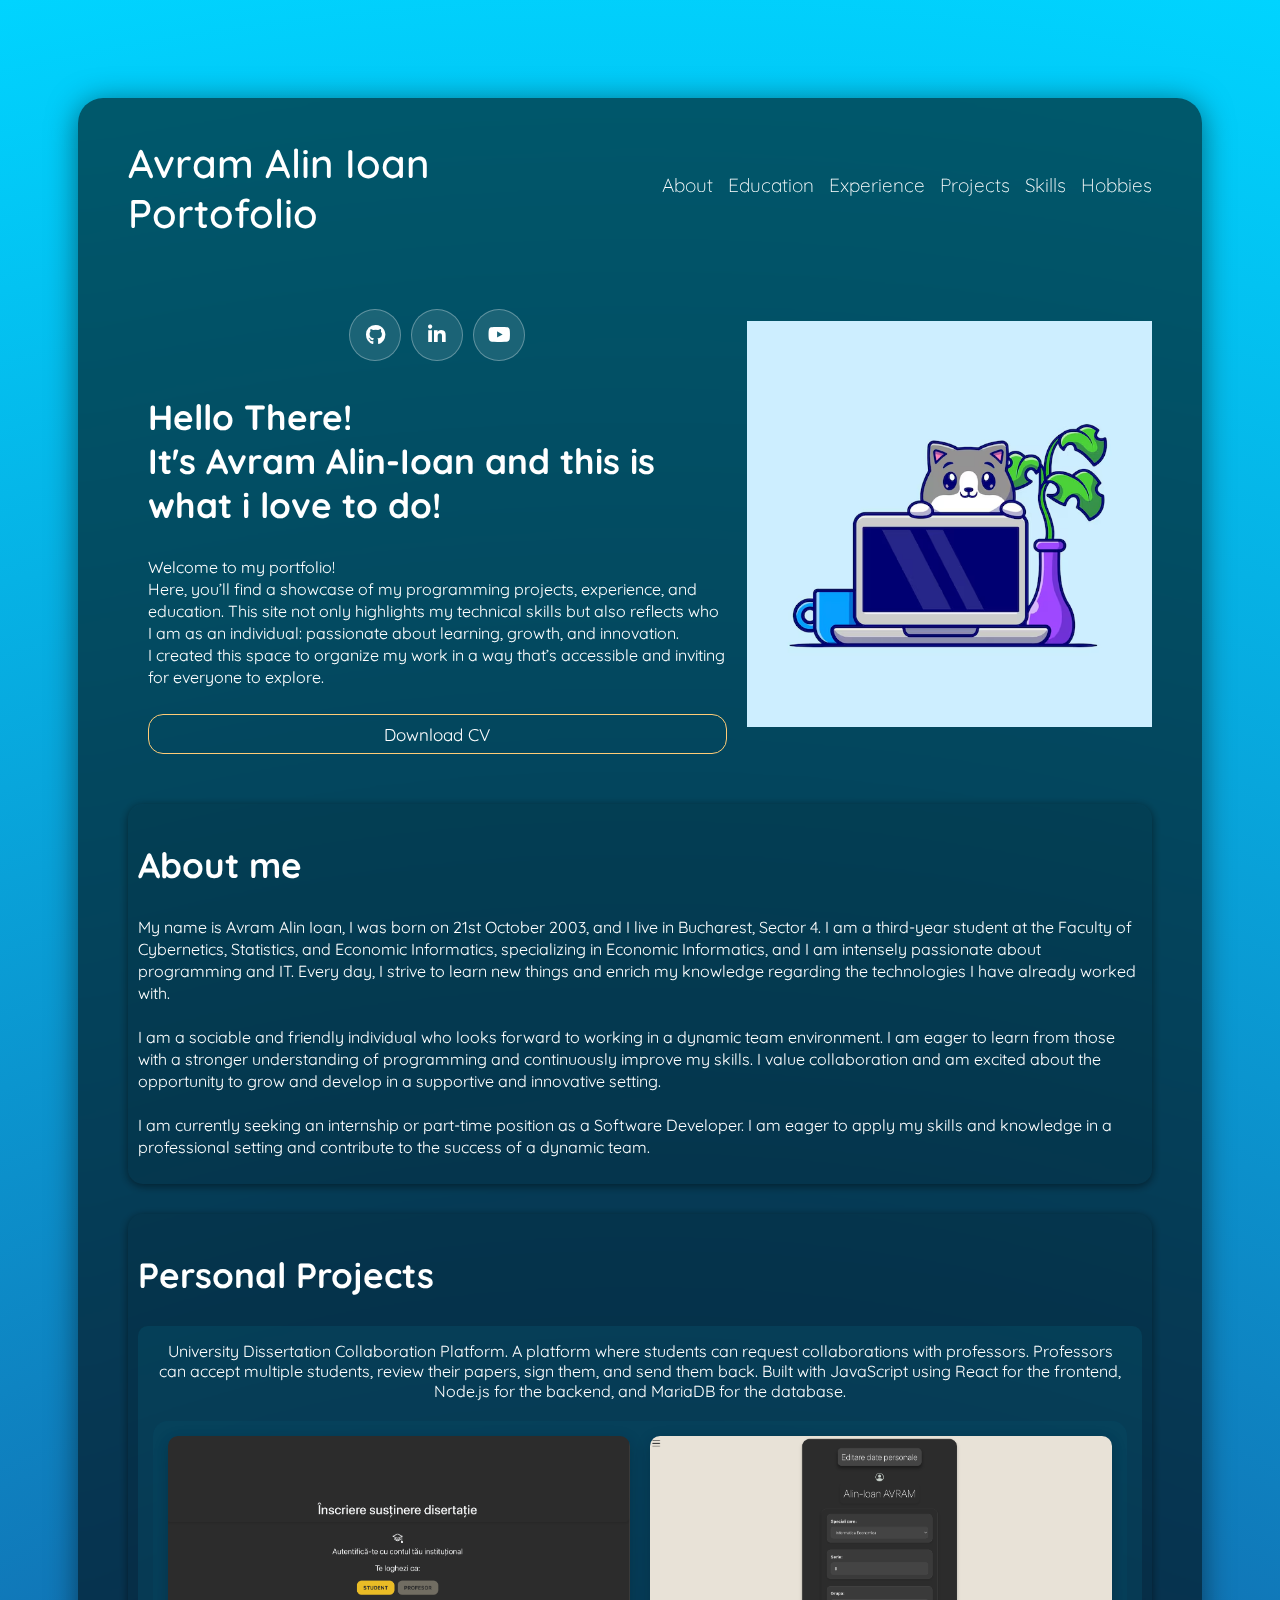
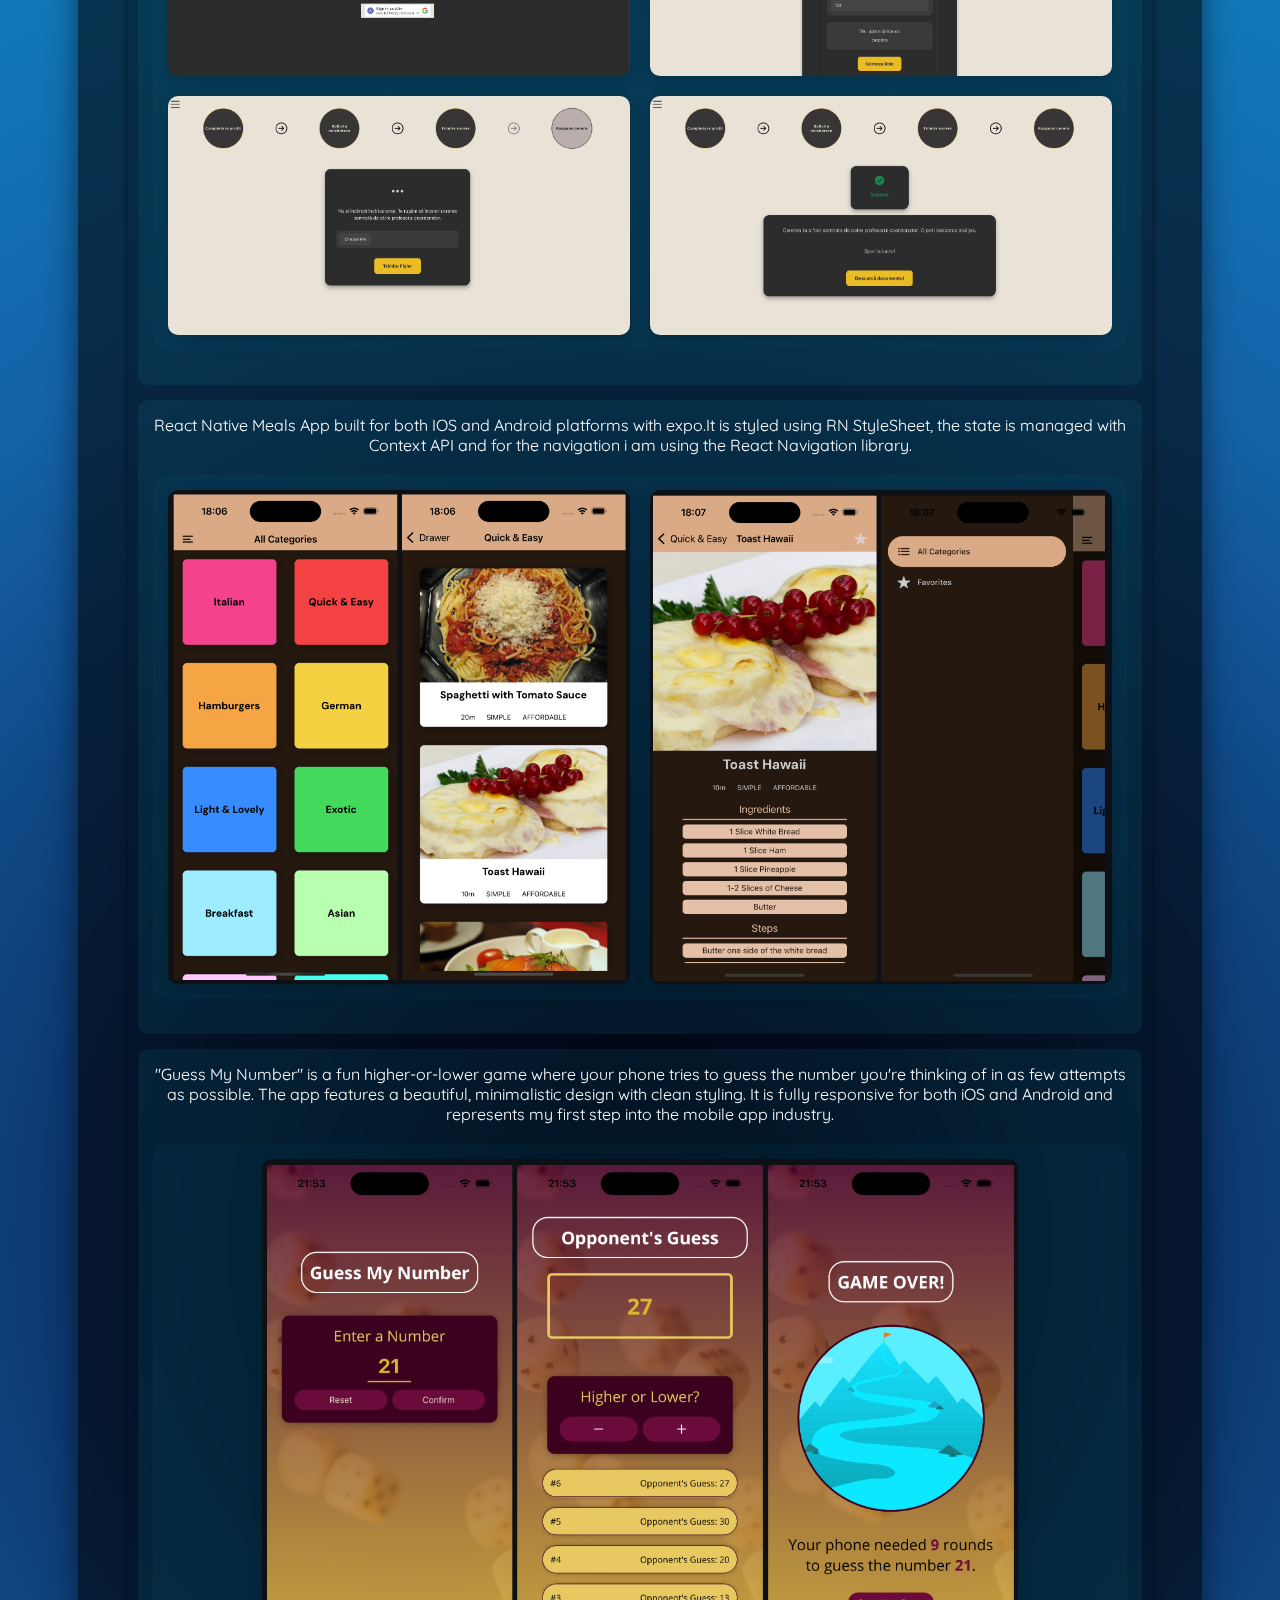
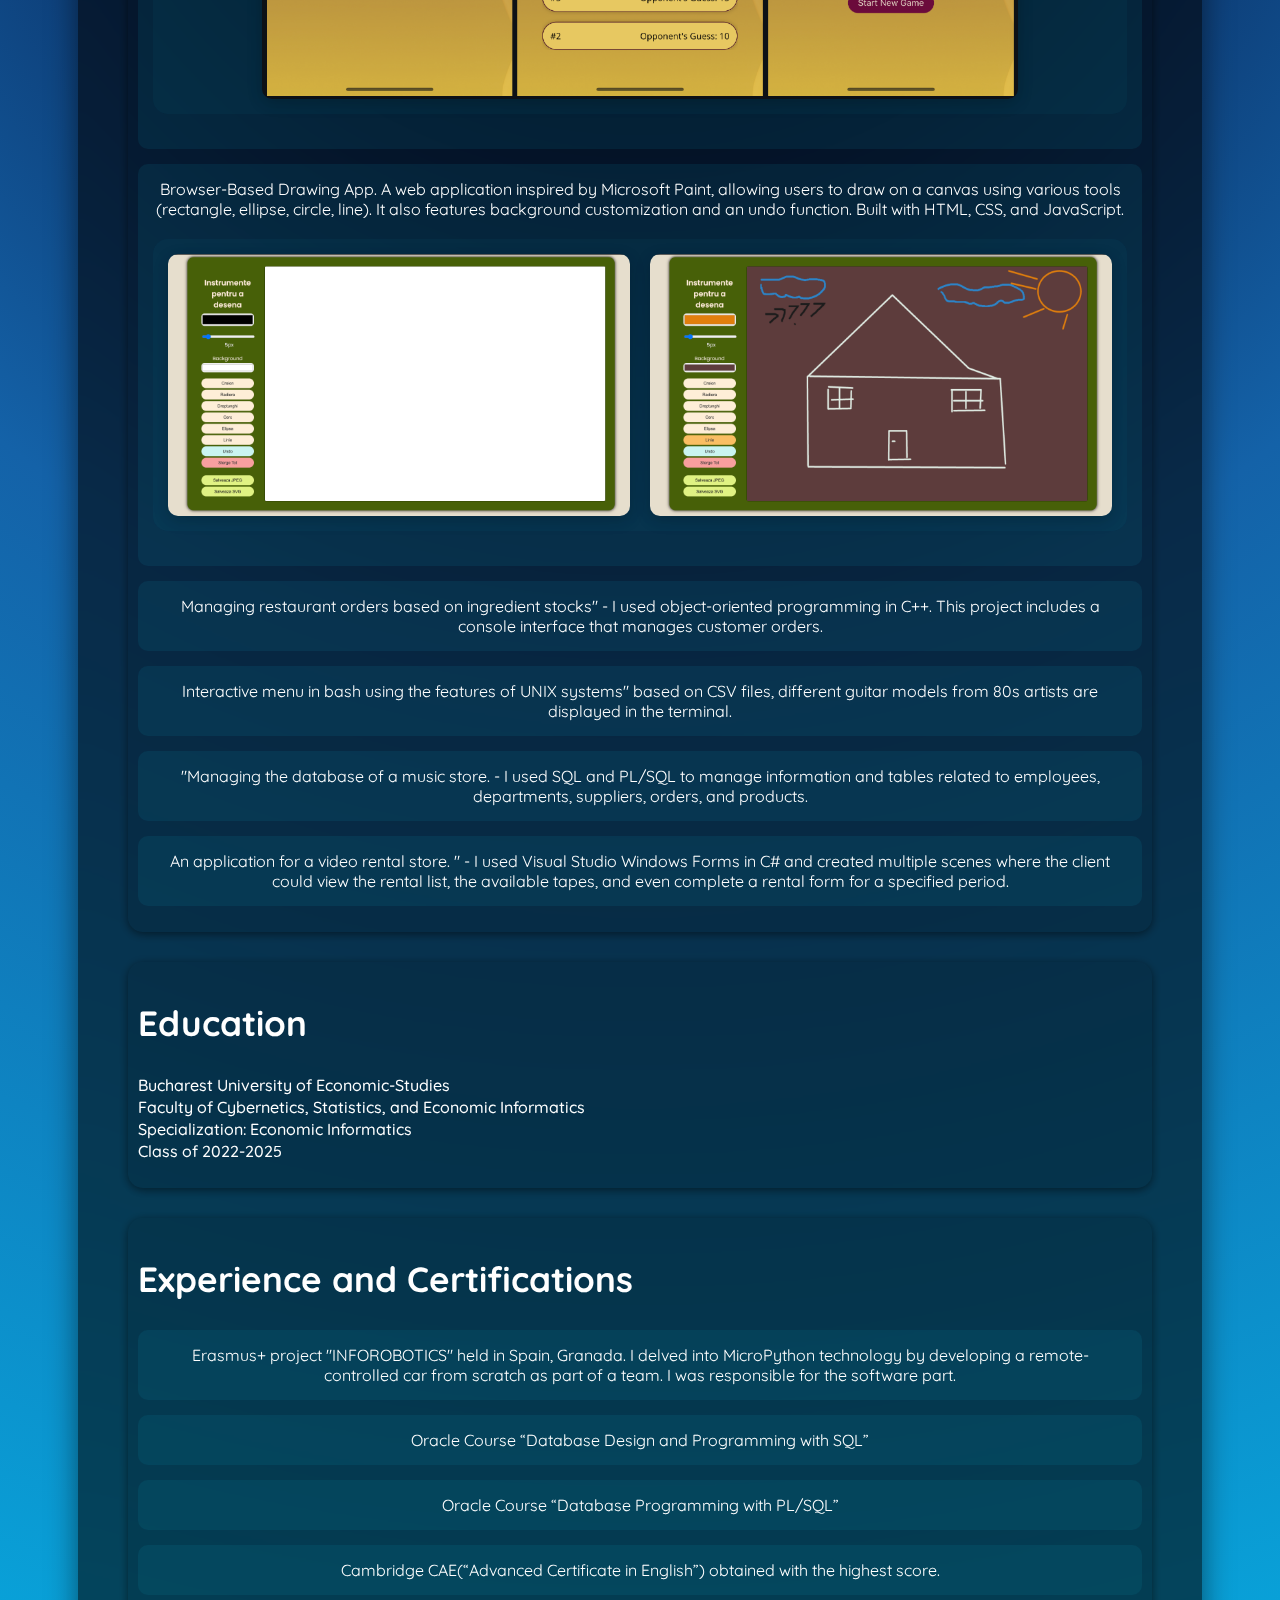
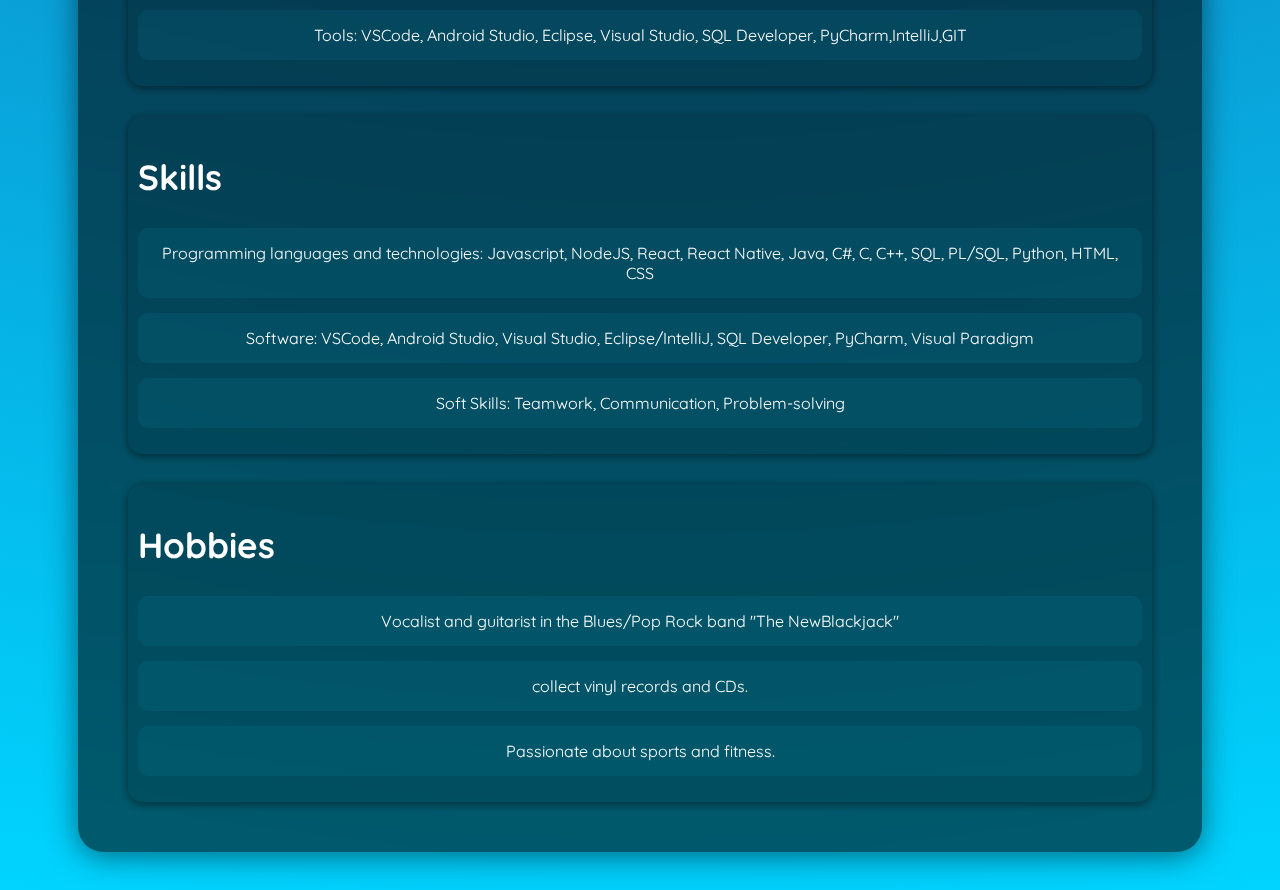
==== commit 930fe3dc: "Updated resume and added the react native projects i've been doing" ====
--- a/index.html
+++ b/index.html
@@ -122,6 +122,39 @@
                 </div>
               </li>
               <li>
+                React Native Meals App built for both IOS and Android platforms
+                with expo.It is styled using RN StyleSheet, the state is managed
+                with Context API and for the navigation i am using the React
+                Navigation library.
+                <div class="project-gallery">
+                  <img
+                    src="meals1.png"
+                    alt="Login Dashboard"
+                    class="project-image"
+                  />
+                  <img
+                    src="meals2.png"
+                    alt="Student Portal"
+                    class="project-image"
+                  />
+                </div>
+              </li>
+              <li>
+                "Guess My Number" is a fun higher-or-lower game where your phone
+                tries to guess the number you're thinking of in as few attempts
+                as possible. The app features a beautiful, minimalistic design
+                with clean styling. It is fully responsive for both iOS and
+                Android and represents my first step into the mobile app
+                industry.
+                <div class="project-gallery2">
+                  <img
+                    src="hl1.png"
+                    alt="Login Dashboard"
+                    class="project-image2"
+                  />
+                </div>
+              </li>
+              <li>
                 Browser-Based Drawing App. A web application inspired by
                 Microsoft Paint, allowing users to draw on a canvas using
                 various tools (rectangle, ellipse, circle, line). It also
--- a/stylePortofolio.css
+++ b/stylePortofolio.css
@@ -343,6 +343,19 @@
   border-radius: 15px;
 }
 
+.project-gallery2 {
+  display: flex;
+  justify-content: center;
+  align-items: center;
+  grid-template-columns: repeat(2, 1fr);
+  gap: 20px;
+  margin-top: 20px;
+  margin-bottom: 20px;
+  padding: 15px;
+  background: rgba(10, 164, 195, 0.05);
+  border-radius: 15px;
+}
+
 .project-image {
   width: 100%;
   height: auto;
@@ -351,7 +364,22 @@
   box-shadow: 0 4px 15px rgba(0, 0, 0, 0.2);
 }
 
+.project-image2 {
+  width: 80%;
+  justify-content: center;
+  align-items: center;
+  height: 80%;
+  border-radius: 10px;
+  transition: transform 0.3s ease, box-shadow 0.3s ease;
+  box-shadow: 0 4px 15px rgba(0, 0, 0, 0.2);
+}
+
 .project-image:hover {
+  transform: scale(1.05);
+  box-shadow: 0 8px 25px rgba(0, 0, 0, 0.3);
+}
+
+.project-image2:hover {
   transform: scale(1.05);
   box-shadow: 0 8px 25px rgba(0, 0, 0, 0.3);
 }
@@ -377,3 +405,15 @@
 .secondContent li:hover {
   background: rgba(10, 164, 195, 0.2);
 }
+
+/* Chrome-specific fixes */
+@media screen and (-webkit-min-device-pixel-ratio: 0) {
+  .project-gallery {
+    transform: translateZ(0);
+  }
+
+  .image-container {
+    -webkit-transform: translateZ(0);
+    -webkit-backface-visibility: hidden;
+  }
+}
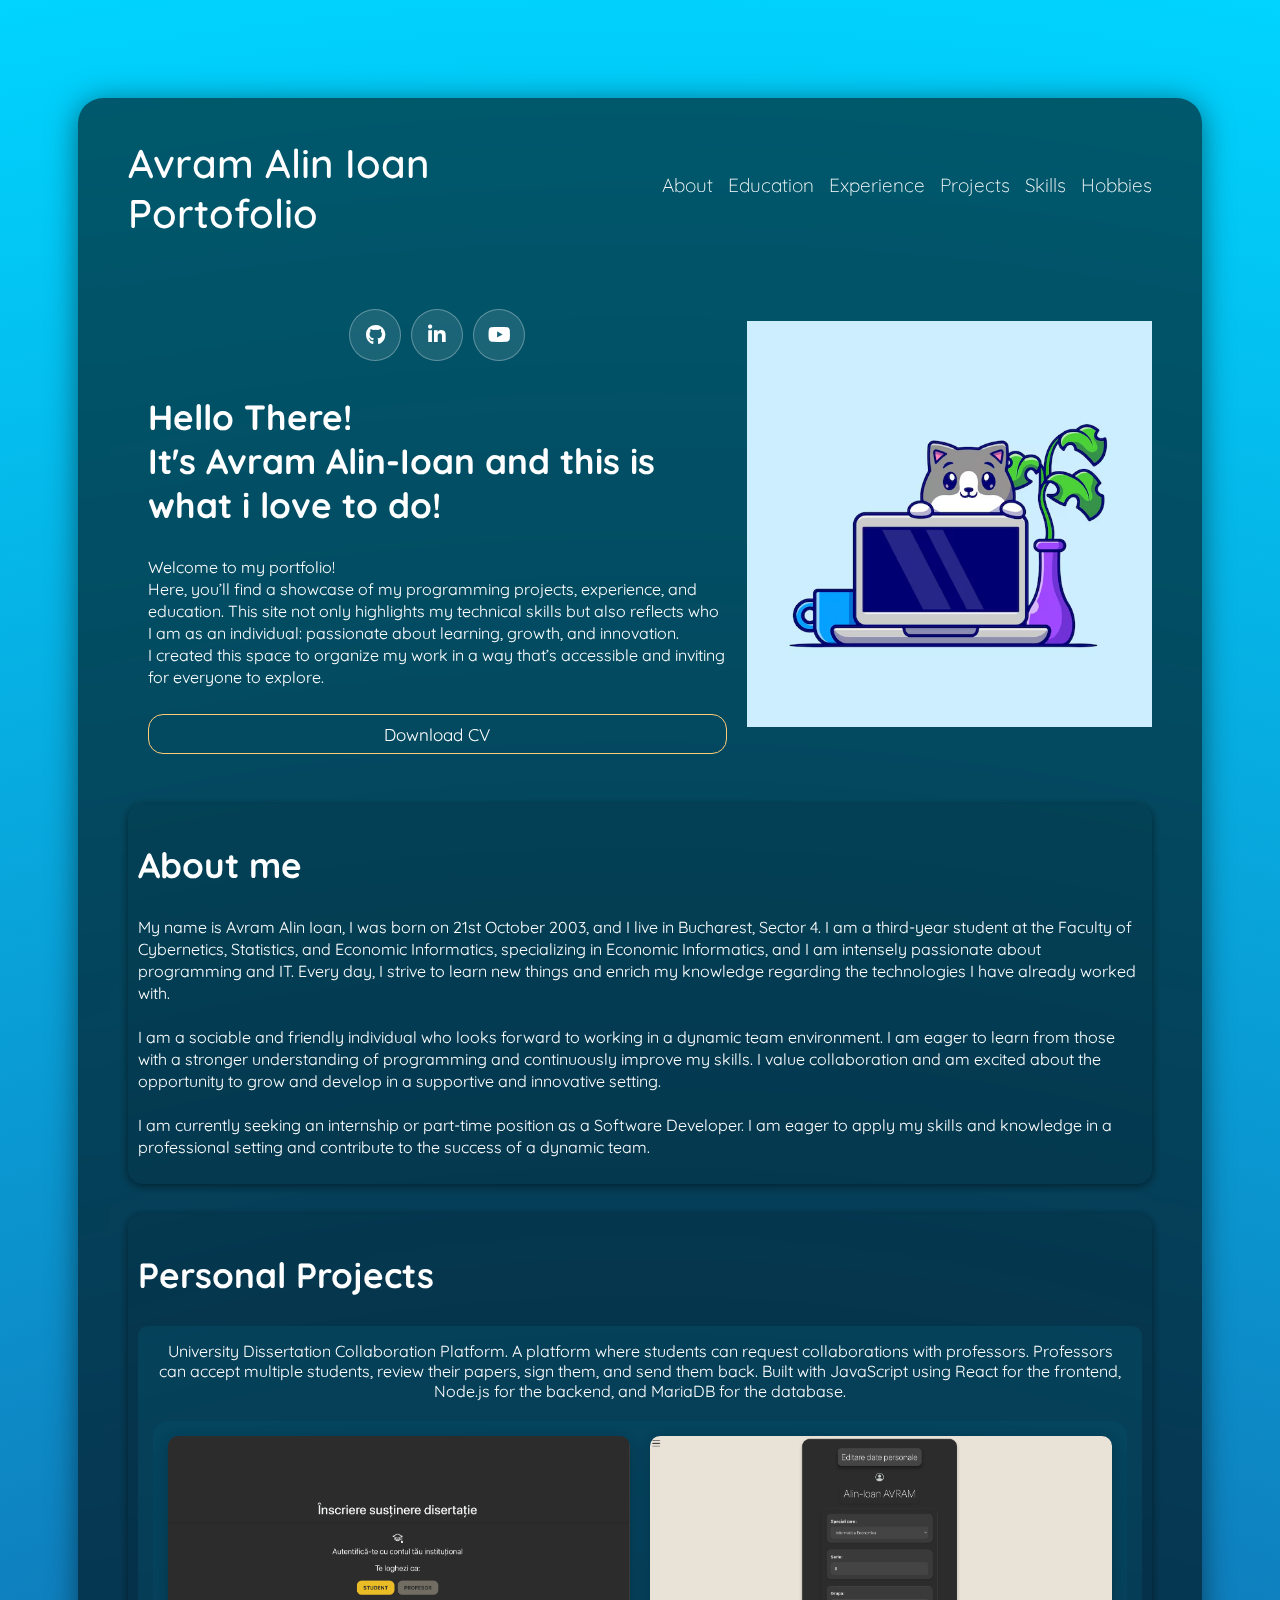
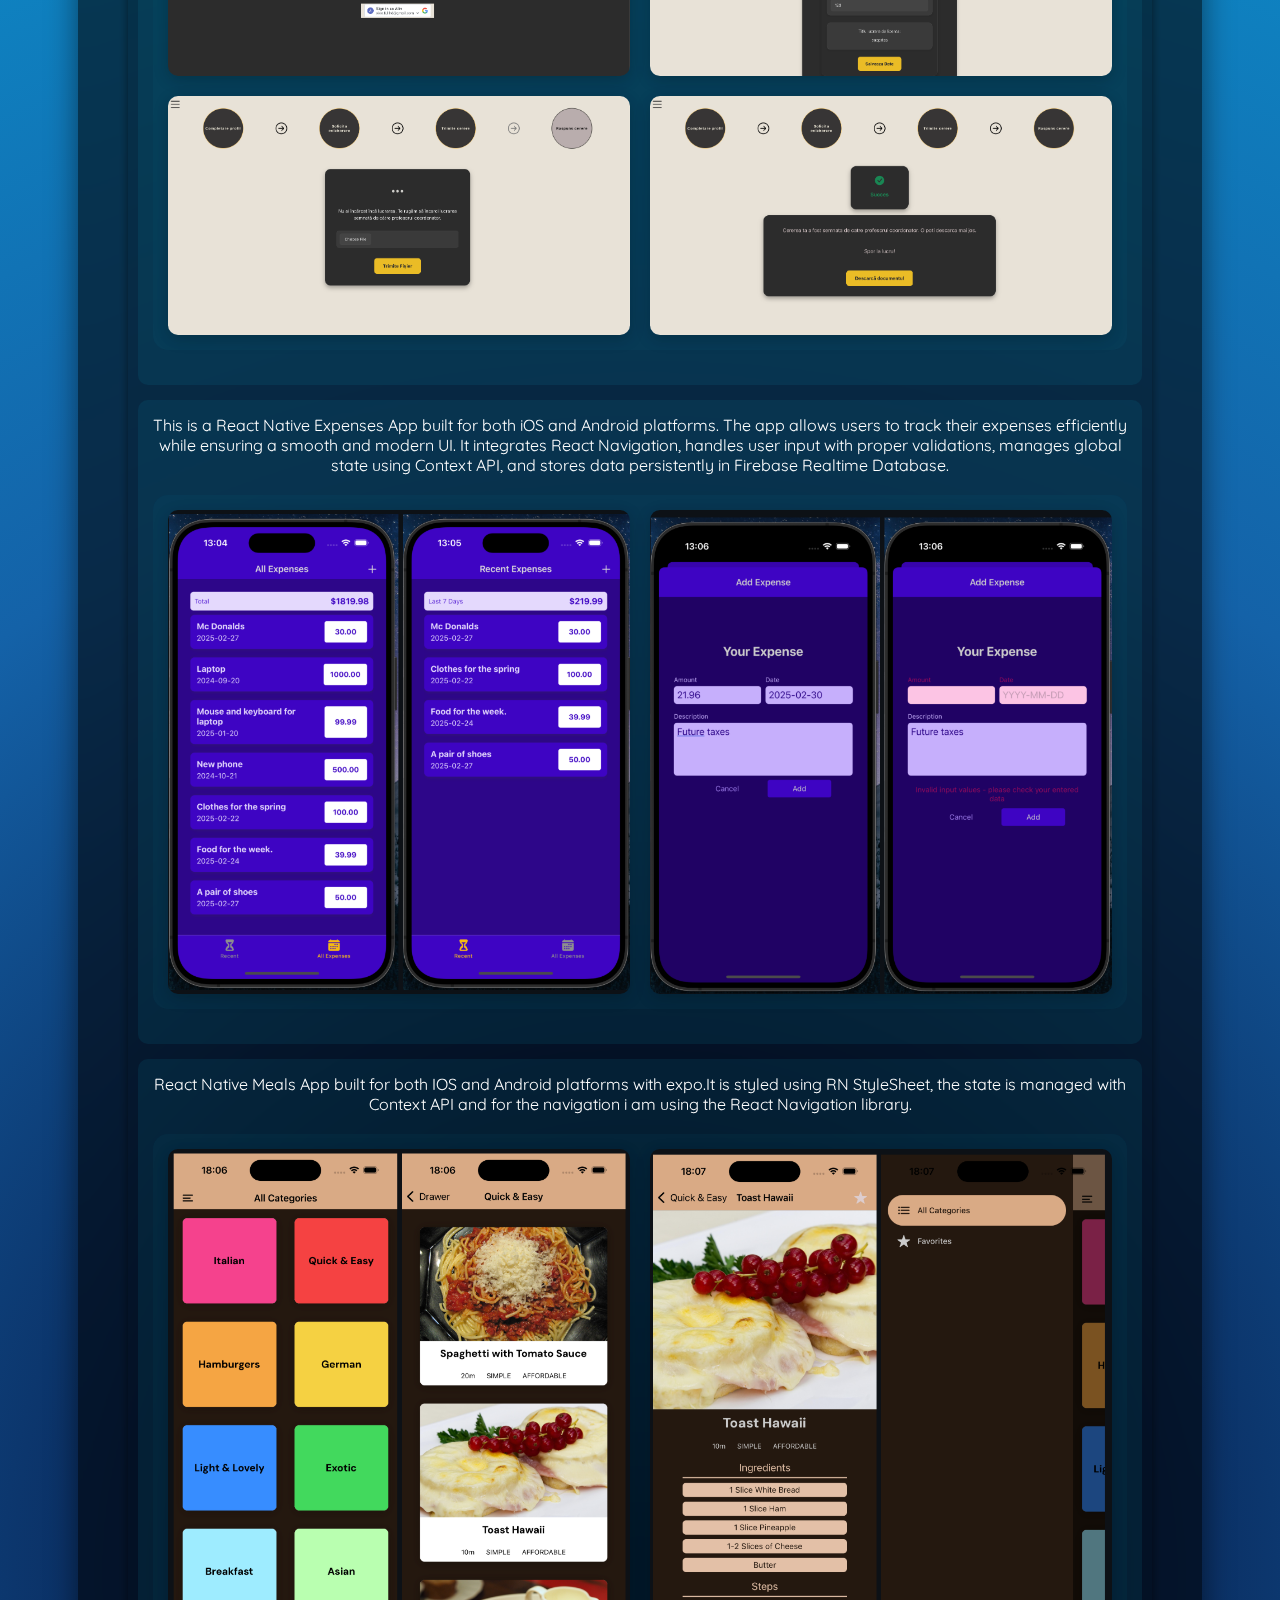
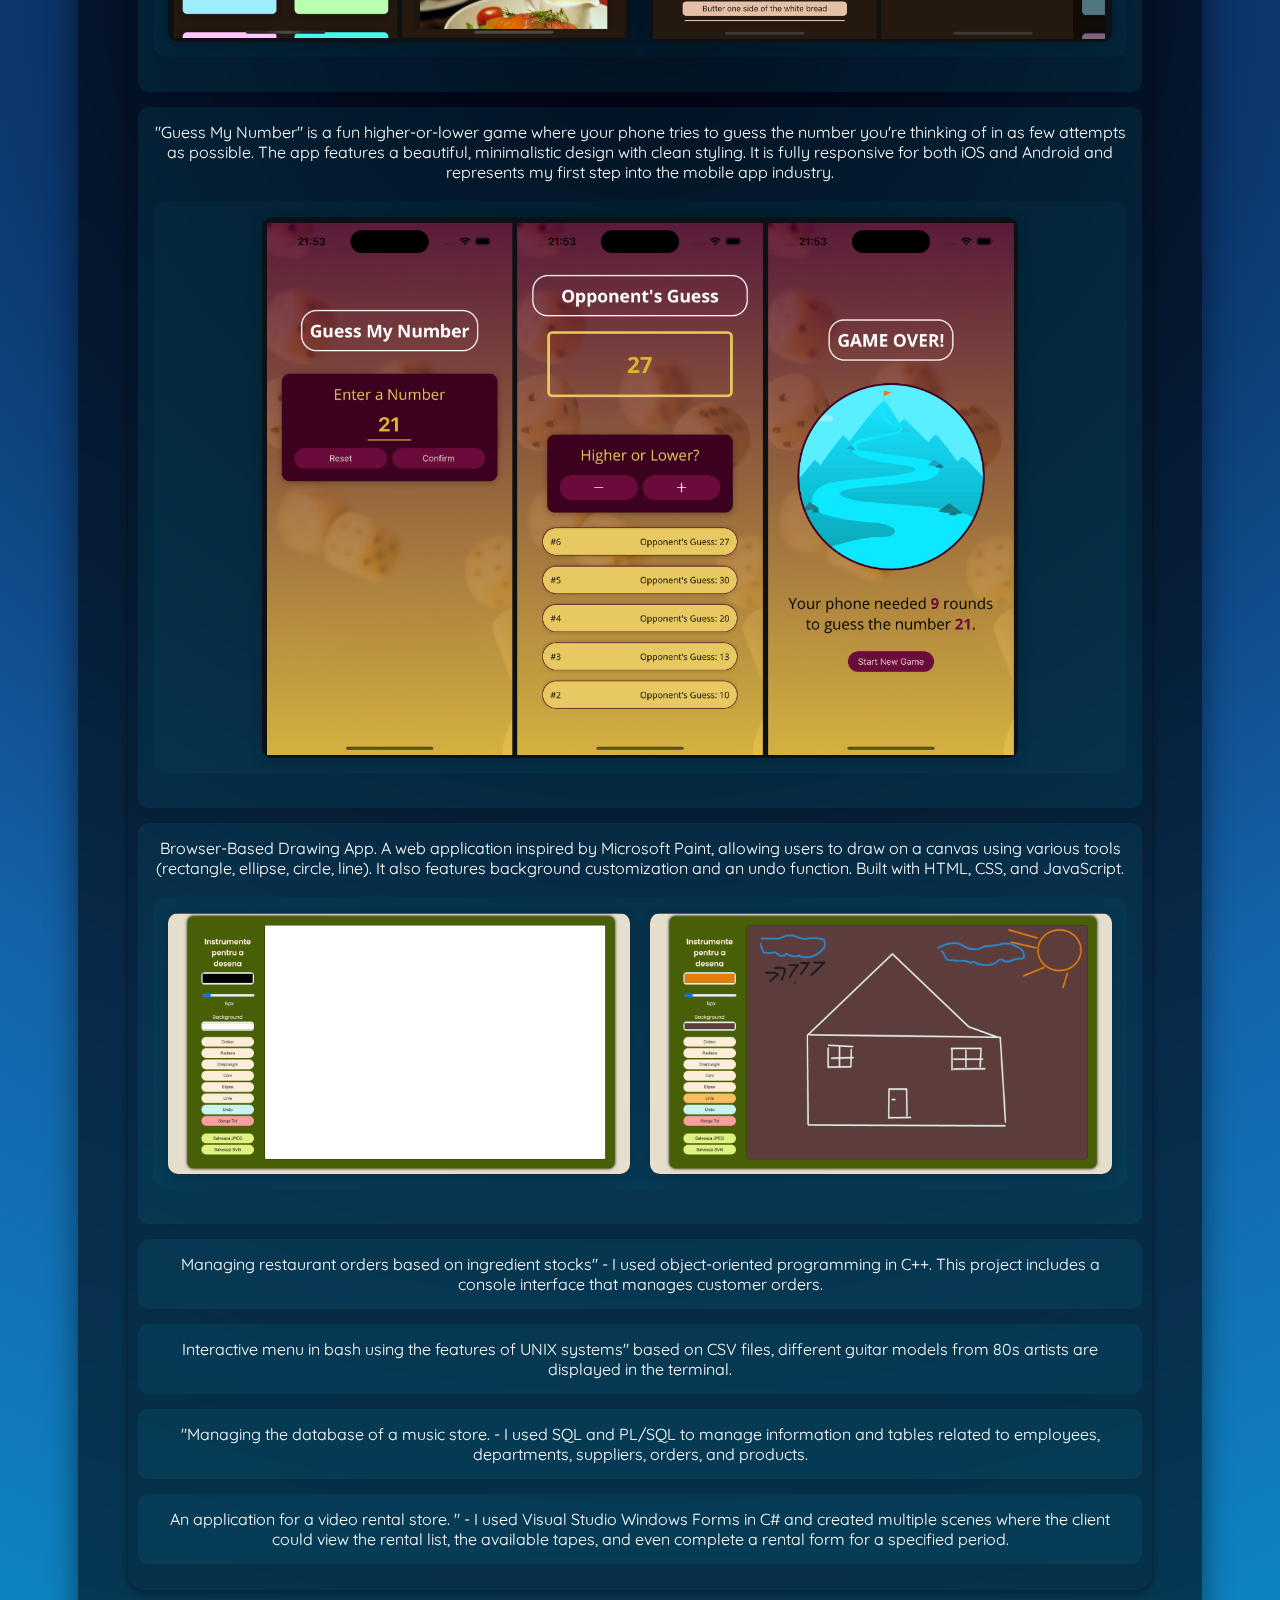
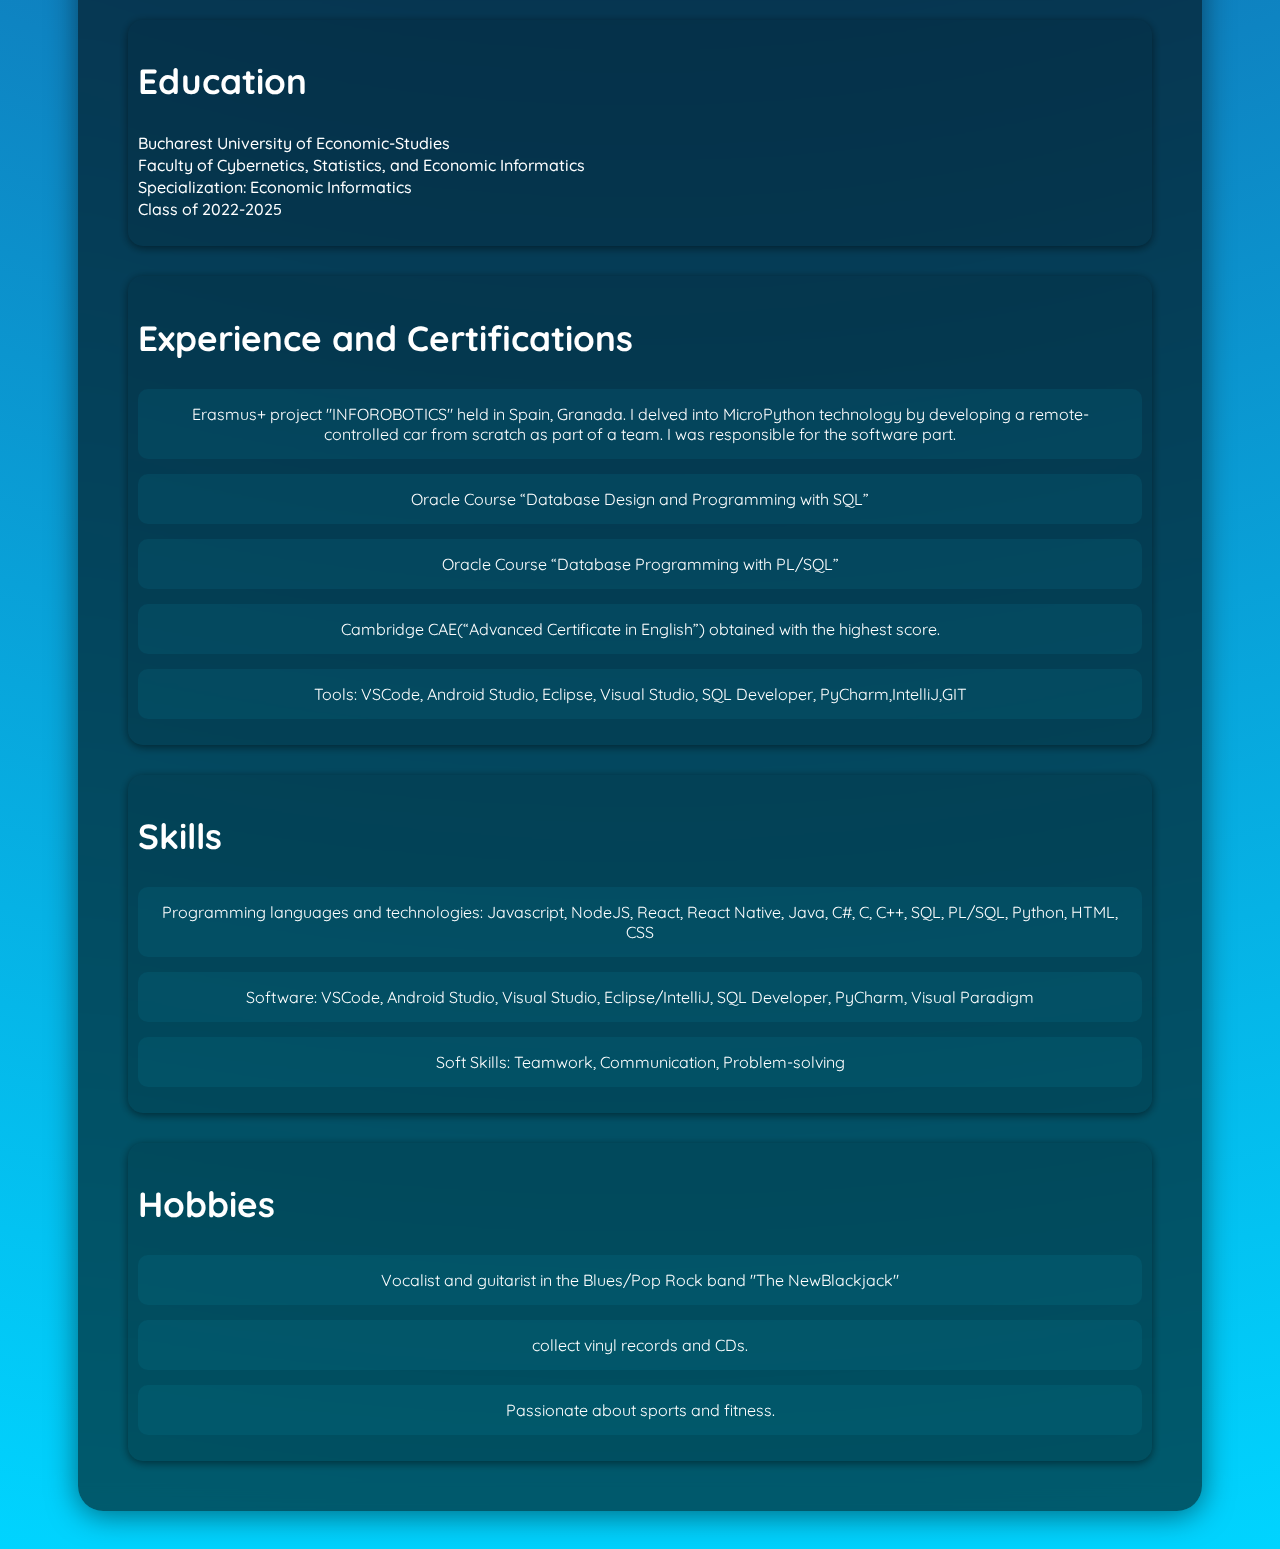
==== commit 6ad9e30b: "Added expenses app rn" ====
--- a/index.html
+++ b/index.html
@@ -122,6 +122,22 @@
                 </div>
               </li>
               <li>
+                This is a React Native Expenses App built for both iOS and
+                Android platforms. The app allows users to track their expenses
+                efficiently while ensuring a smooth and modern UI. It integrates
+                React Navigation, handles user input with proper validations,
+                manages global state using Context API, and stores data
+                persistently in Firebase Realtime Database.
+                <div class="project-gallery">
+                  <img src="E1.png" alt="Expenses app" class="project-image" />
+                  <img
+                    src="E2.png"
+                    alt="Expenses app rn"
+                    class="project-image"
+                  />
+                </div>
+              </li>
+              <li>
                 React Native Meals App built for both IOS and Android platforms
                 with expo.It is styled using RN StyleSheet, the state is managed
                 with Context API and for the navigation i am using the React
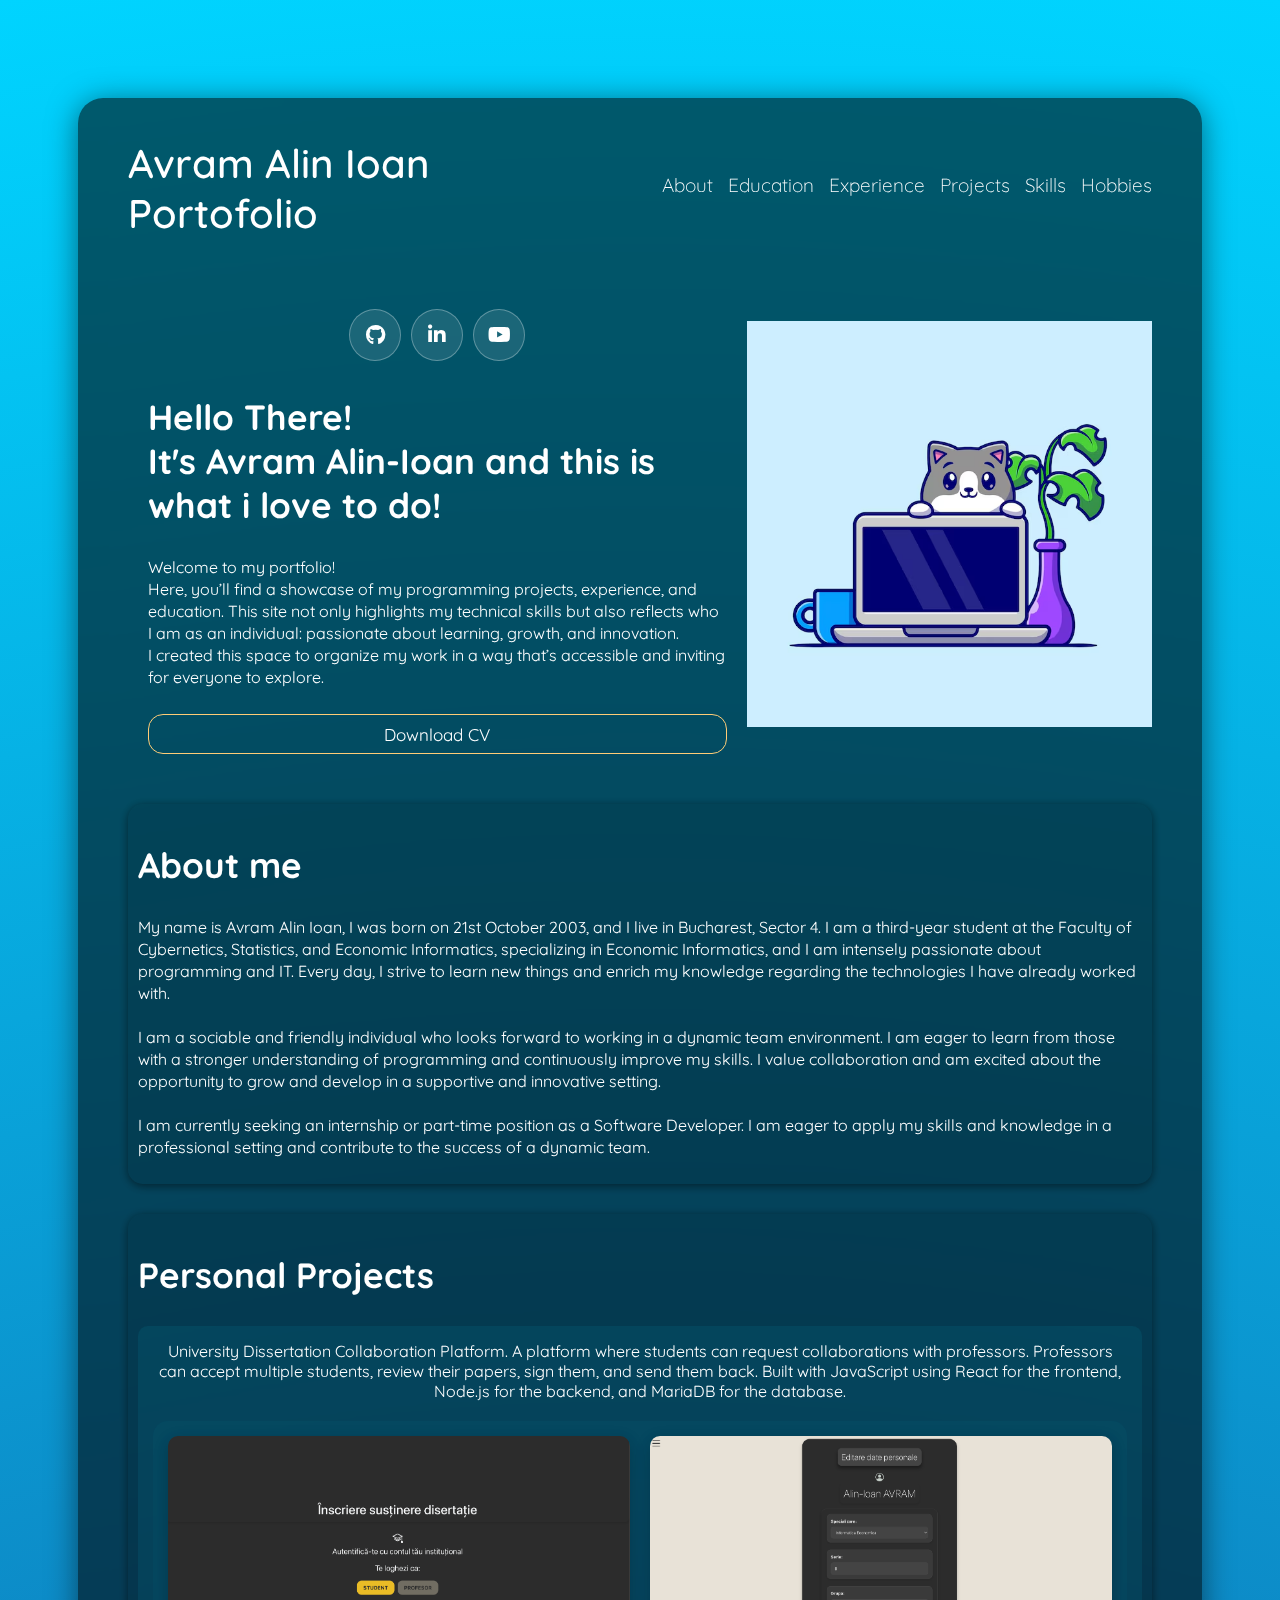
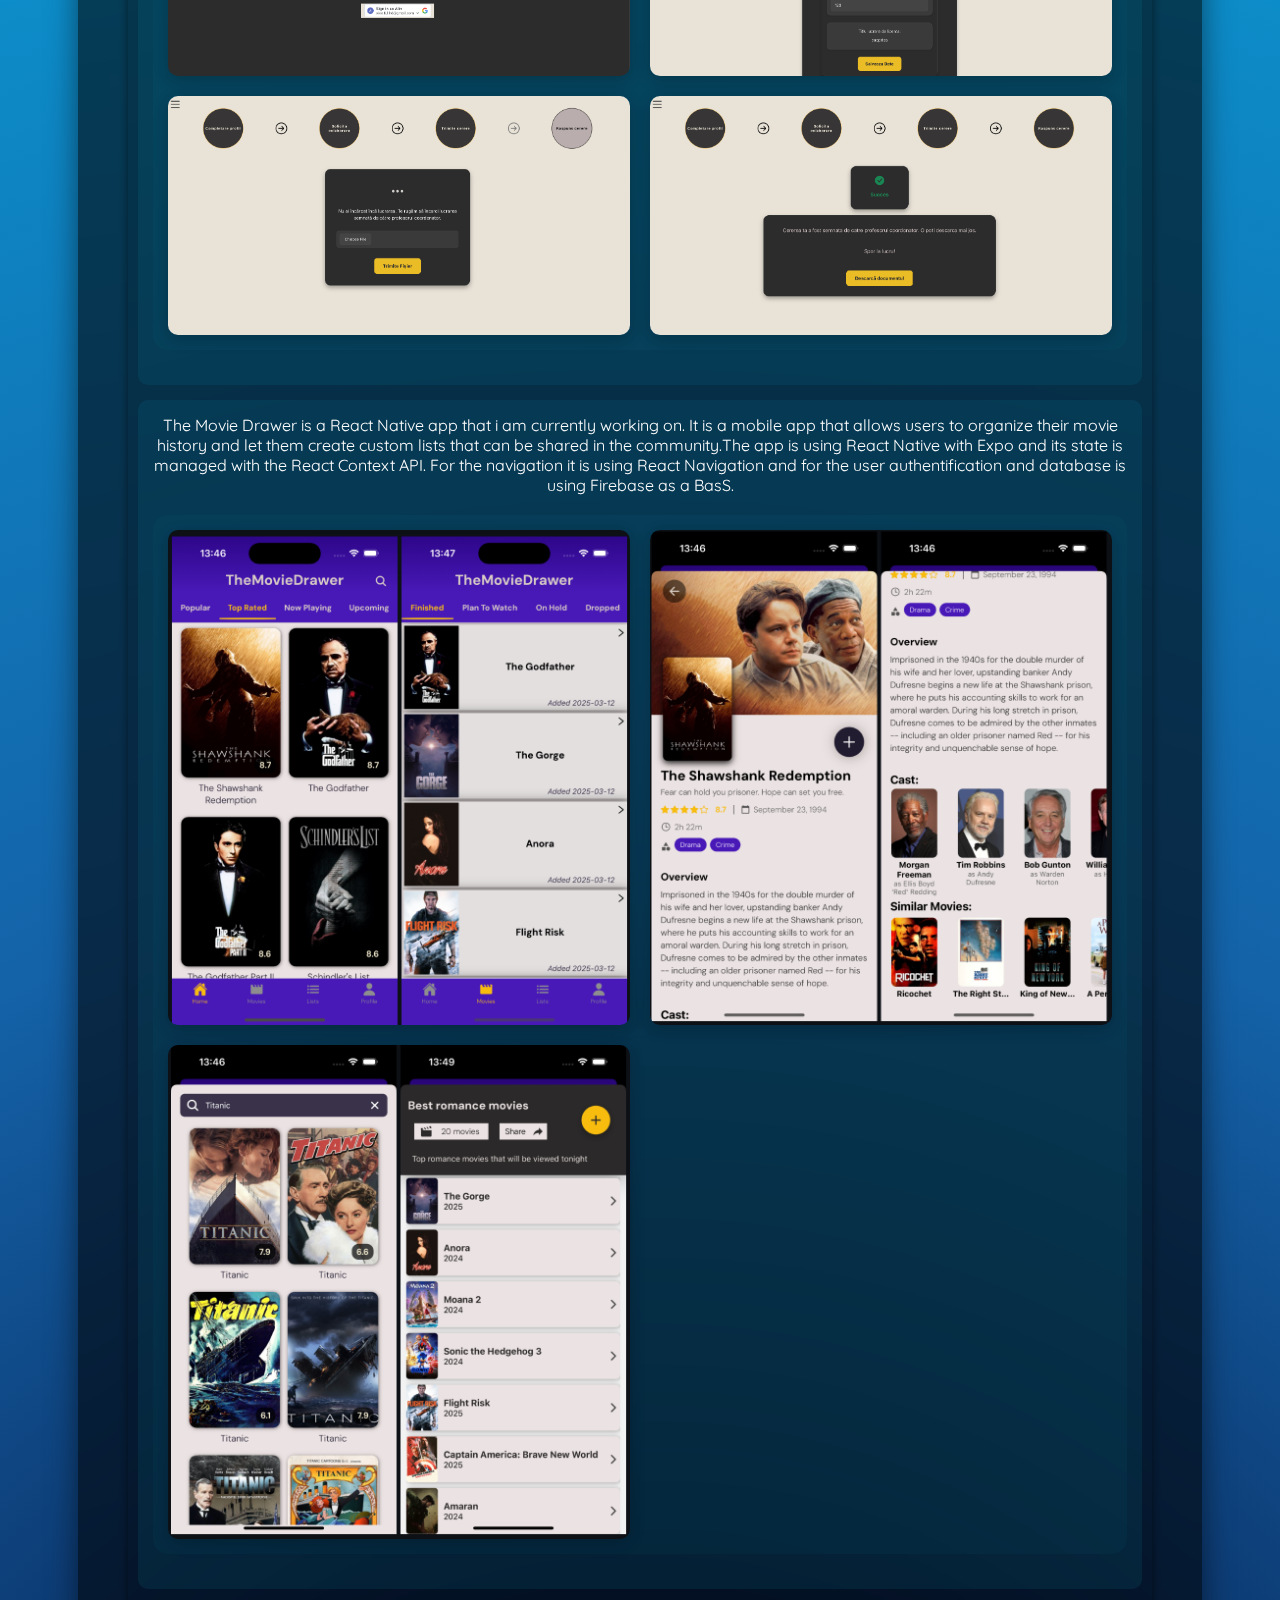
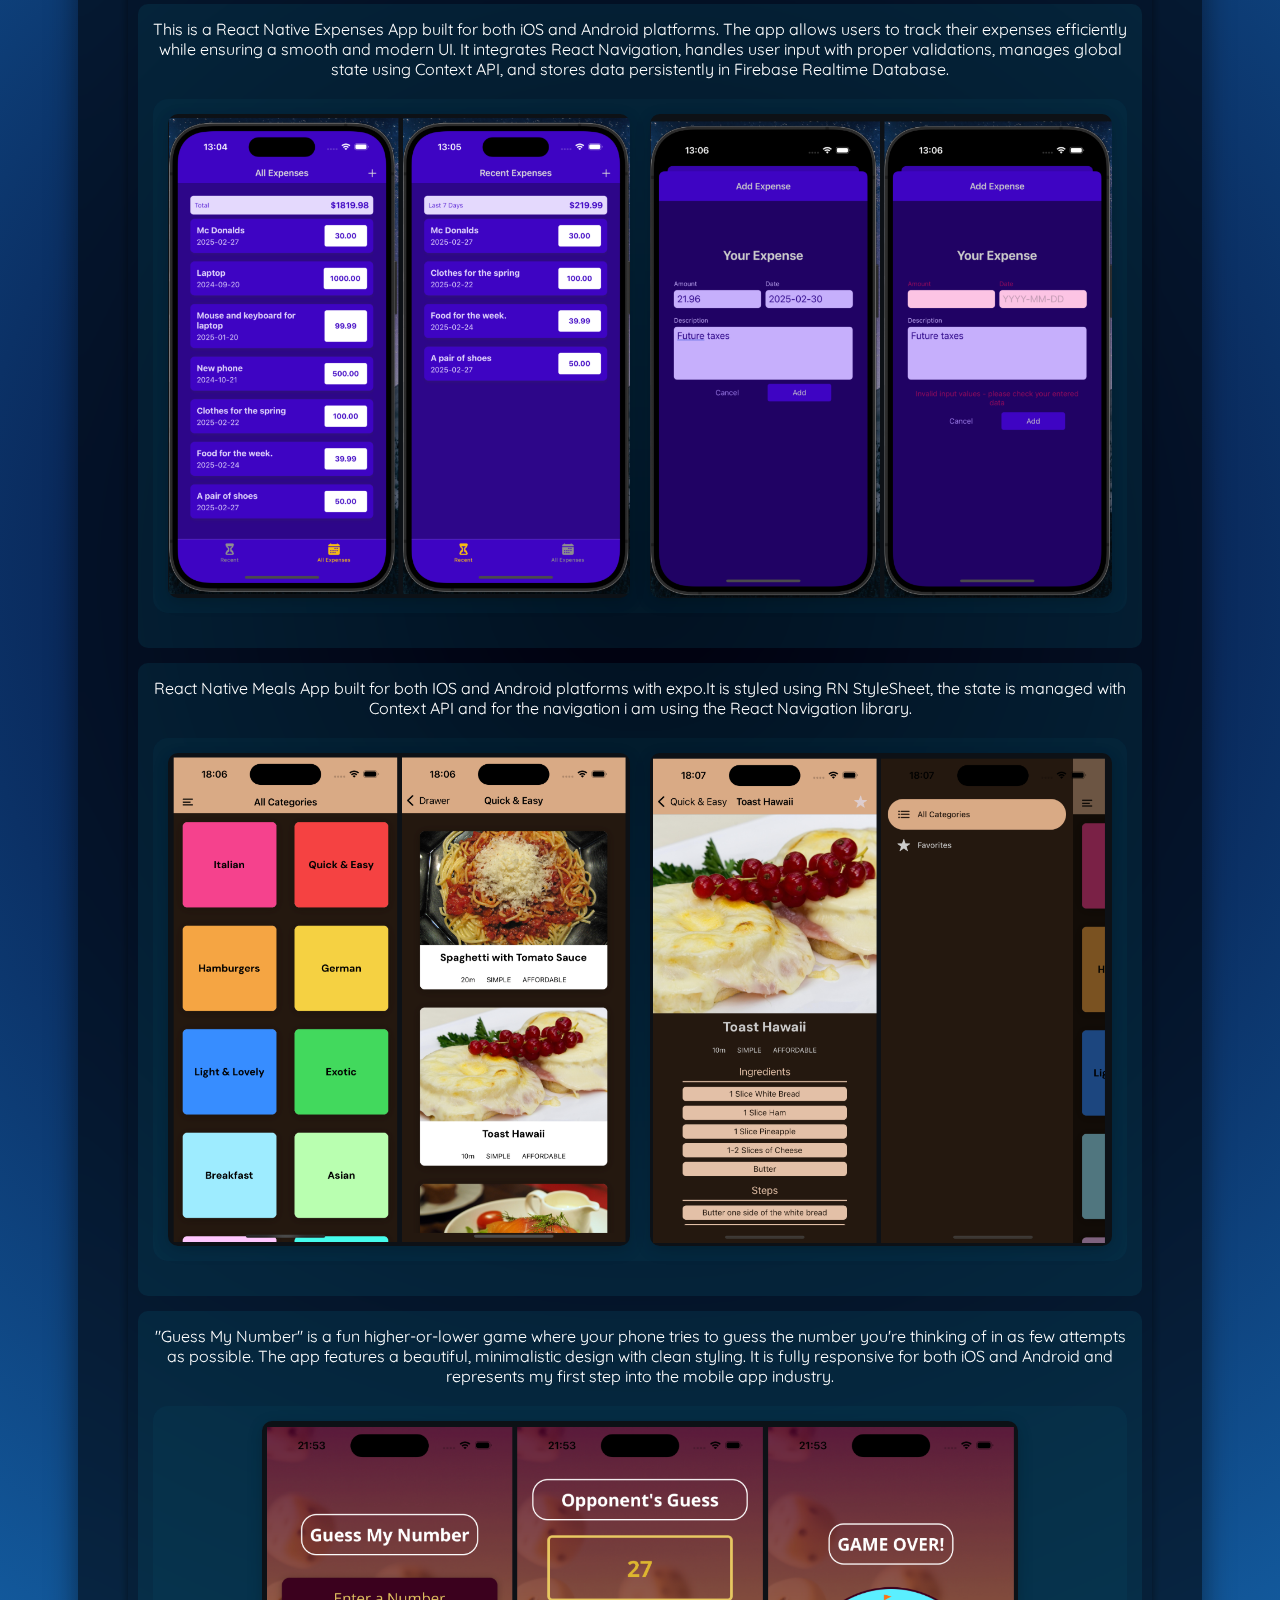
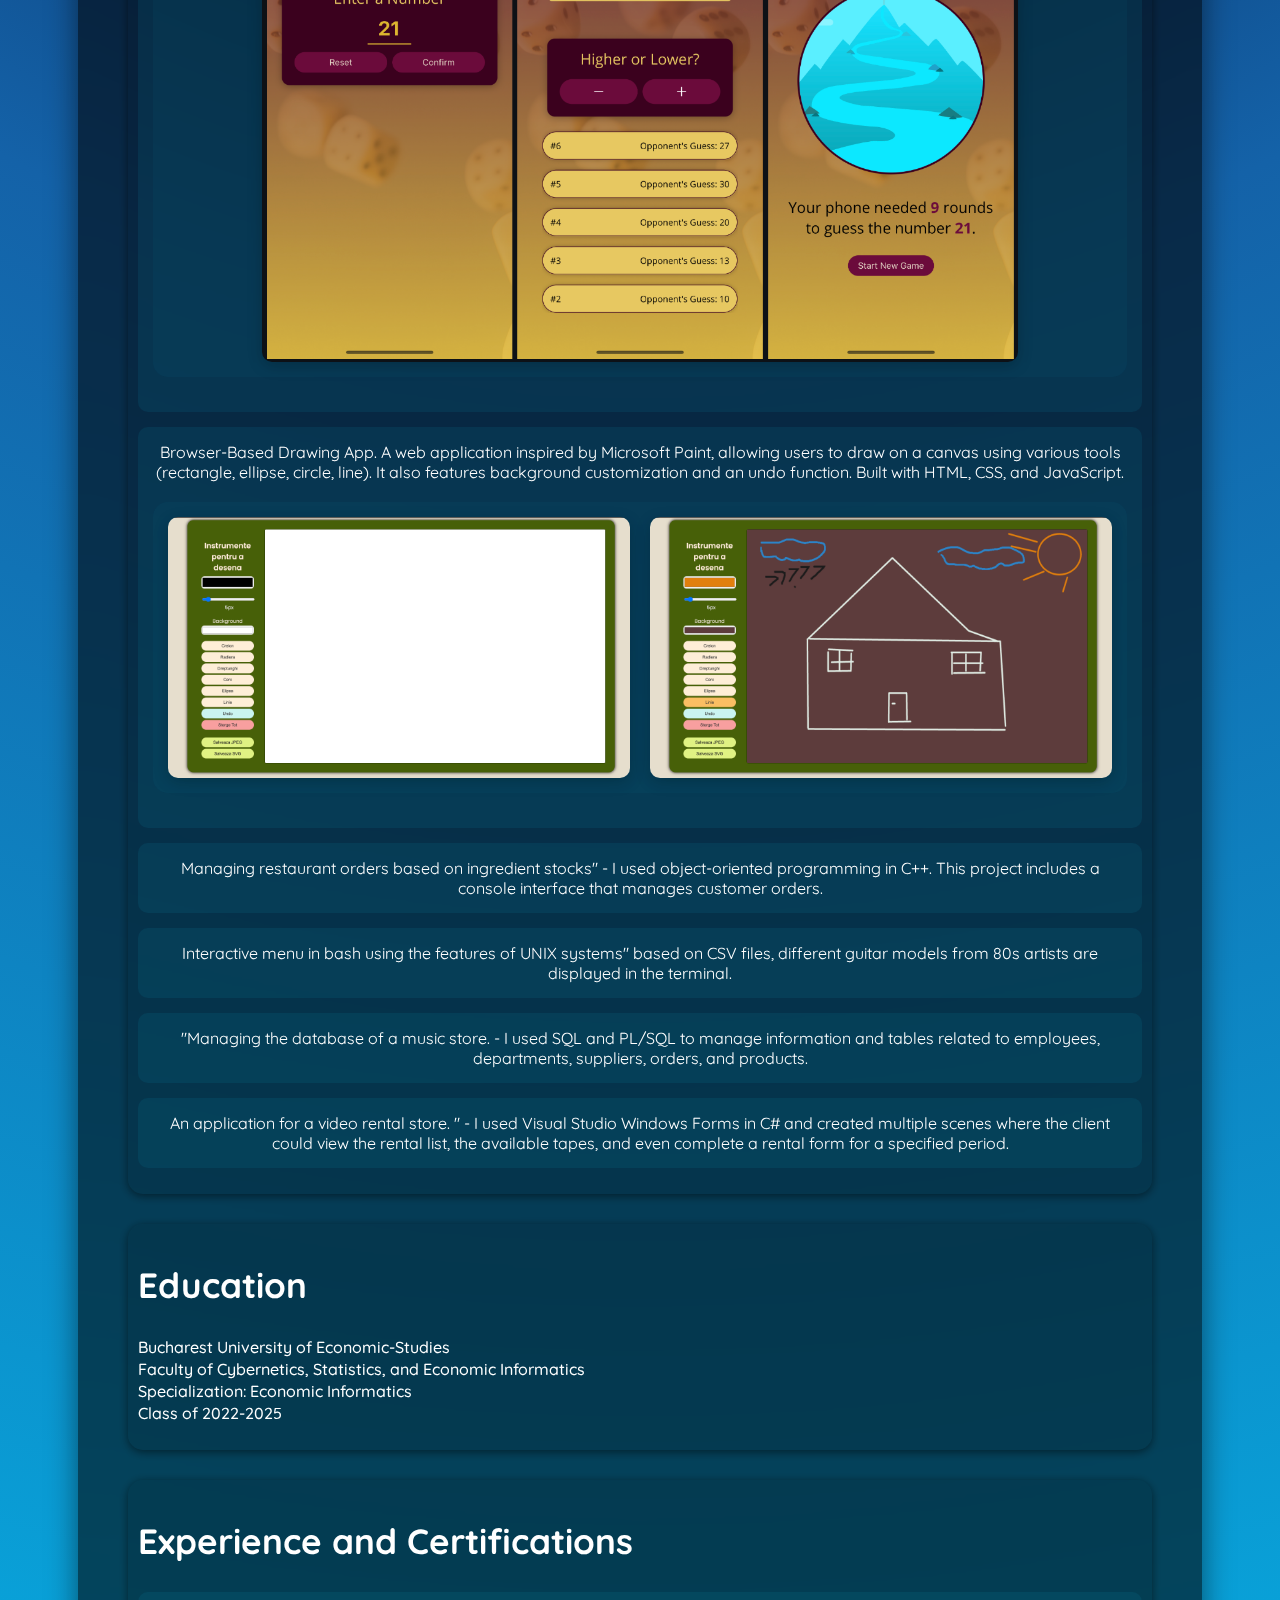
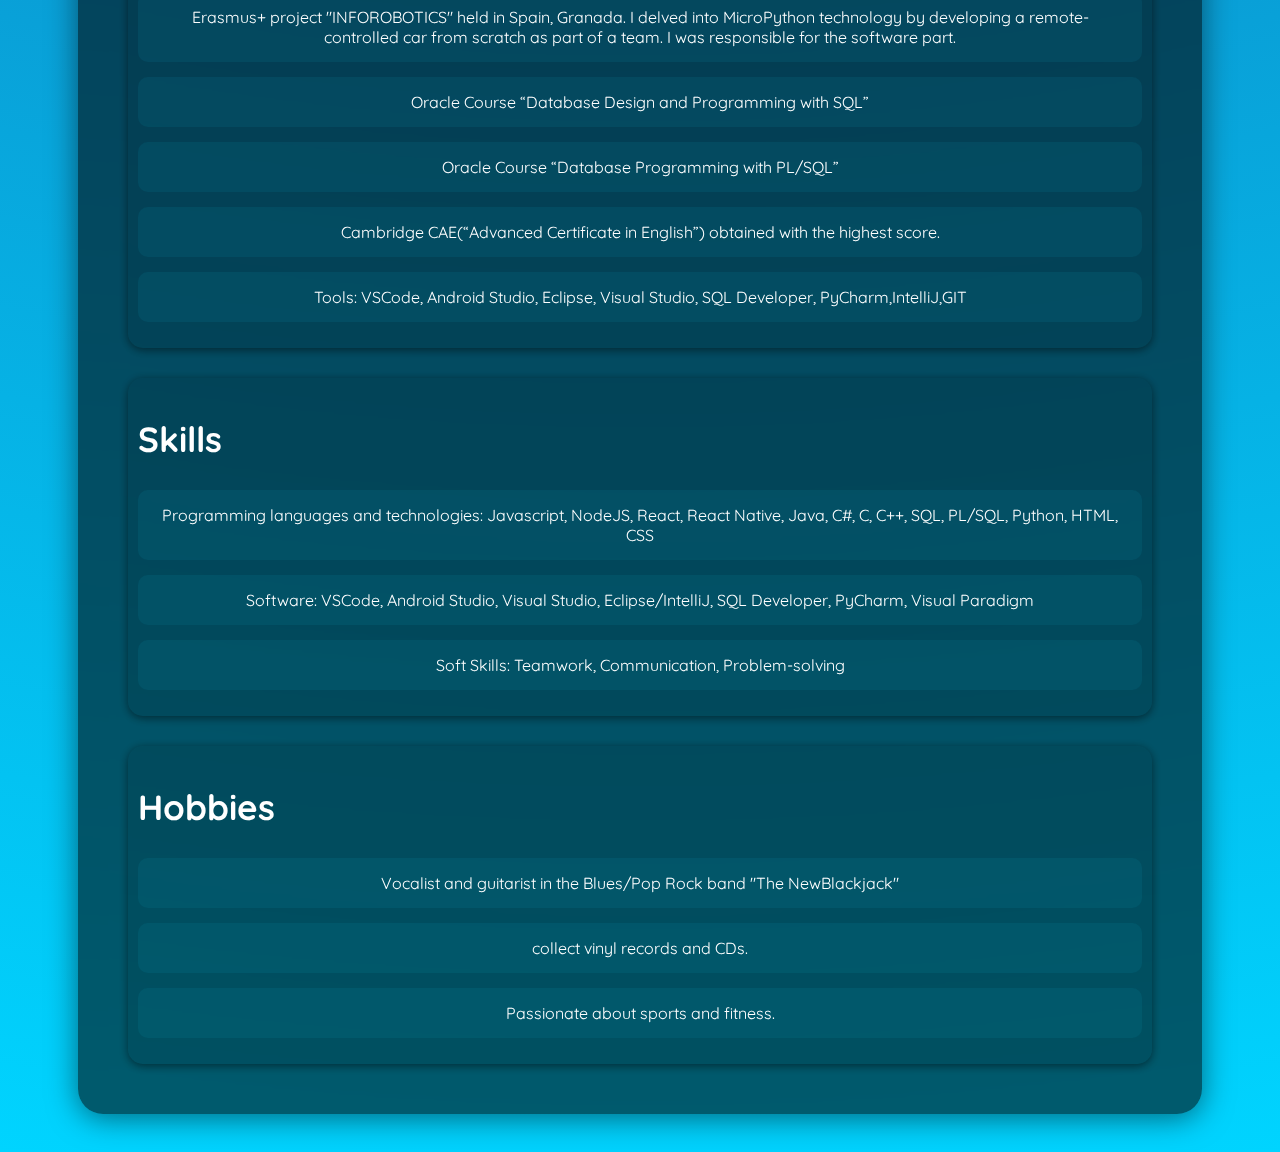
==== commit d4042cf2: "added the start of TheMovieDrawer project" ====
--- a/index.html
+++ b/index.html
@@ -122,6 +122,32 @@
                 </div>
               </li>
               <li>
+                The Movie Drawer is a React Native app that i am currently
+                working on. It is a mobile app that allows users to organize
+                their movie history and let them create custom lists that can be
+                shared in the community.The app is using React Native with Expo
+                and its state is managed with the React Context API. For the
+                navigation it is using React Navigation and for the user
+                authentification and database is using Firebase as a BasS.
+                <div class="project-gallery">
+                  <img
+                    src="tmd1.png"
+                    alt="Login Dashboard"
+                    class="project-image"
+                  />
+                  <img
+                    src="tmd2.png"
+                    alt="Student Portal"
+                    class="project-image"
+                  />
+                  <img
+                    src="tmd3.png"
+                    alt="Professor Dashboard"
+                    class="project-image"
+                  />
+                </div>
+              </li>
+              <li>
                 This is a React Native Expenses App built for both iOS and
                 Android platforms. The app allows users to track their expenses
                 efficiently while ensuring a smooth and modern UI. It integrates
